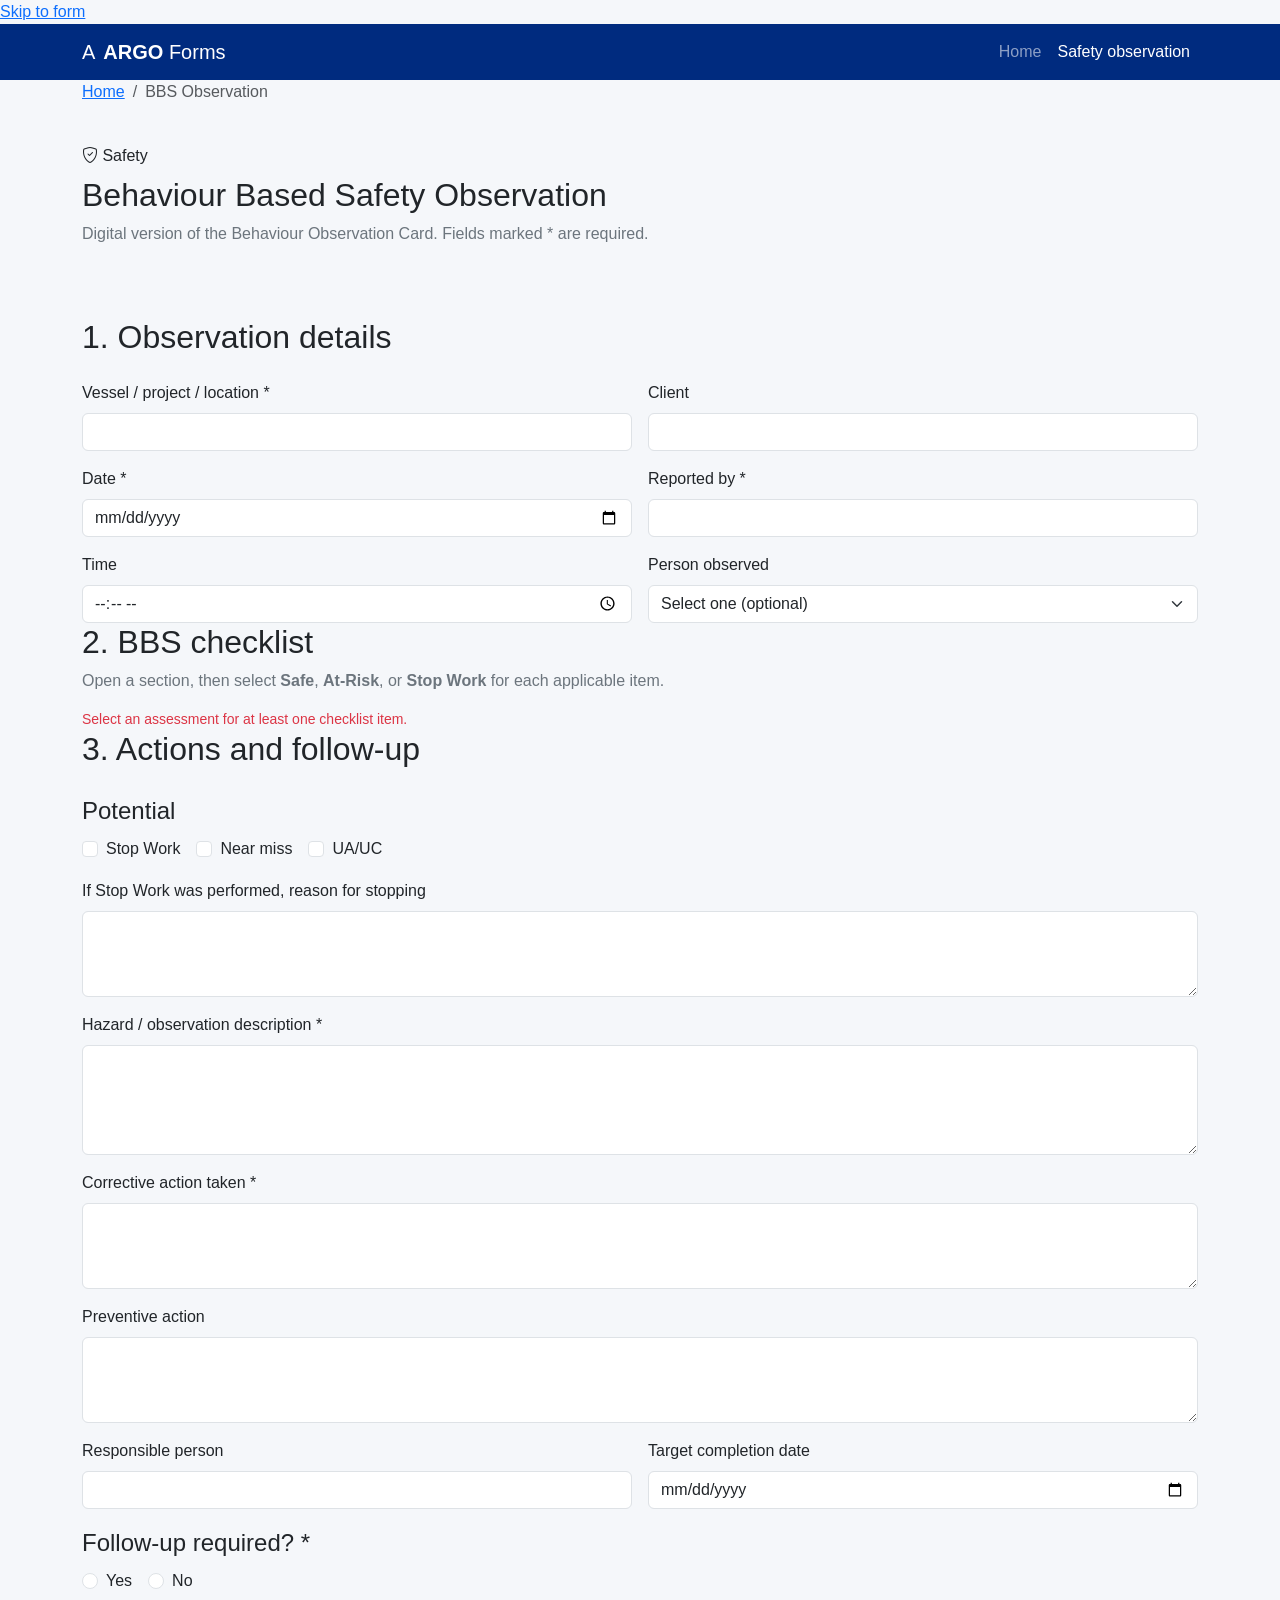
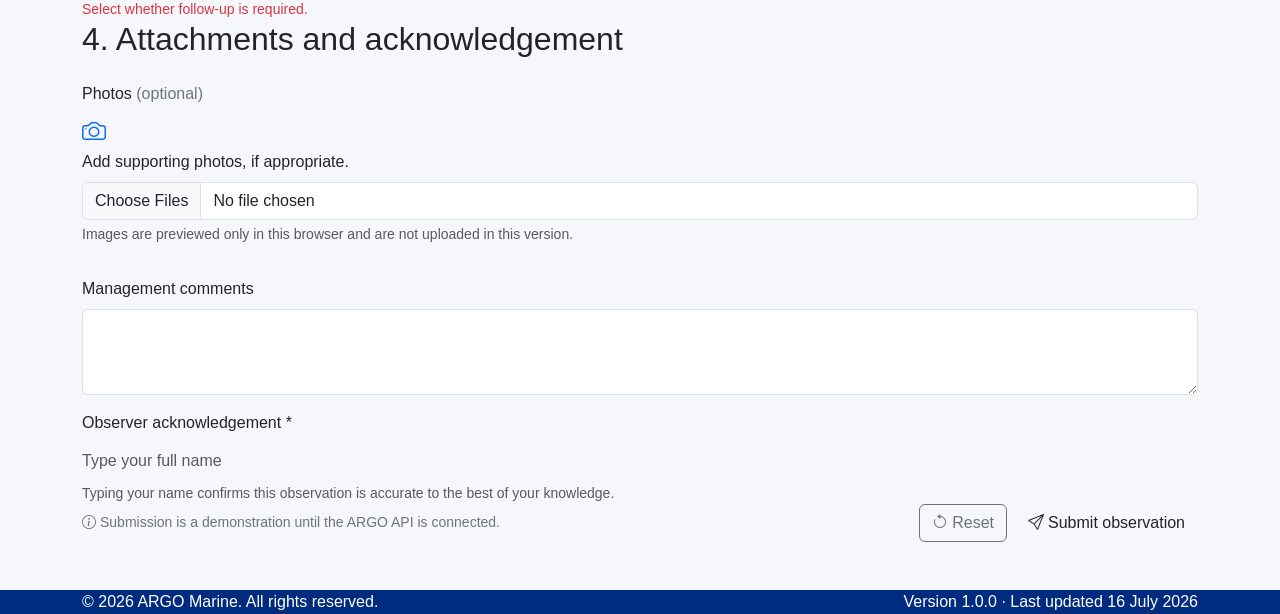
==== forms/bbs/index.html @ e04af851 "Add files via upload" ====
<!doctype html>
<html lang="en">
<head>
  <meta charset="utf-8"><meta name="viewport" content="width=device-width, initial-scale=1"><meta name="description" content="ARGO Marine Behaviour Based Safety Observation Form"><title>BBS Observation | ARGO Forms</title>
  <link href="https://cdn.jsdelivr.net/npm/bootstrap@5.3.8/dist/css/bootstrap.min.css" rel="stylesheet"><link href="https://cdn.jsdelivr.net/npm/bootstrap-icons@1.13.1/font/bootstrap-icons.min.css" rel="stylesheet"><link href="../../assets/css/style.css" rel="stylesheet">
</head>
<body>
  <a class="skip-link" href="#main-content">Skip to form</a>
  <nav class="navbar navbar-expand-lg navbar-dark site-nav" aria-label="Main navigation"><div class="container"><a class="navbar-brand d-flex align-items-center gap-2" href="../../"><span class="brand-mark">A</span><span><strong>ARGO</strong> Forms</span></a><button class="navbar-toggler" type="button" data-bs-toggle="collapse" data-bs-target="#mainNav" aria-controls="mainNav" aria-expanded="false" aria-label="Toggle navigation"><span class="navbar-toggler-icon"></span></button><div class="collapse navbar-collapse" id="mainNav"><ul class="navbar-nav ms-auto"><li class="nav-item"><a class="nav-link" href="../../">Home</a></li><li class="nav-item"><a class="nav-link active" aria-current="page" href="./">Safety observation</a></li></ul></div></div></nav>
  <div class="breadcrumb-wrap"><div class="container"><nav aria-label="Breadcrumb"><ol class="breadcrumb"><li class="breadcrumb-item"><a href="../../">Home</a></li><li class="breadcrumb-item active" aria-current="page">BBS Observation</li></ol></nav></div></div>
  <main id="main-content"><header class="form-page-header"><div class="container py-4"><p class="eyebrow mb-2"><i class="bi bi-shield-check"></i> Safety</p><h1 class="h2 mb-2">Behaviour Based Safety Observation</h1><p class="mb-0 text-secondary">Digital version of the Behaviour Observation Card. Fields marked <span class="required">*</span> are required.</p></div></header>
  <div class="container py-4 py-md-5"><div id="confirmation" class="confirmation mb-4" role="status" hidden><strong><i class="bi bi-check-circle-fill me-2"></i>Observation recorded.</strong> This GitHub Pages version validates the form locally; it does not send data to ARGO systems yet.</div>
  <form id="bbsForm" class="form-card needs-validation" novalidate>
    <section class="form-section pt-0"><h2 class="section-title">1. Observation details</h2><div class="row g-3 mt-1"><div class="col-md-6"><label class="form-label" for="vesselProject">Vessel / project / location <span class="required">*</span></label><input class="form-control" id="vesselProject" name="vesselProject" maxlength="150" required><div class="invalid-feedback">Please enter the vessel, project or location.</div></div><div class="col-md-6"><label class="form-label" for="client">Client</label><input class="form-control" id="client" name="client" maxlength="100"></div><div class="col-md-6"><label class="form-label" for="observationDate">Date <span class="required">*</span></label><input class="form-control" id="observationDate" name="observationDate" type="date" required><div class="invalid-feedback">Please provide the observation date.</div></div><div class="col-md-6"><label class="form-label" for="observerName">Reported by <span class="required">*</span></label><input class="form-control" id="observerName" name="observerName" autocomplete="name" maxlength="100" required><div class="invalid-feedback">Please enter the reporter's name.</div></div><div class="col-md-6"><label class="form-label" for="observationTime">Time</label><input class="form-control" id="observationTime" name="observationTime" type="time"></div><div class="col-md-6"><label class="form-label" for="workerType">Person observed</label><select class="form-select" id="workerType" name="workerType"><option value="" selected>Select one (optional)</option><option>Employee</option><option>Contractor</option><option>Visitor</option></select></div></div></section>
    <section class="form-section"><h2 class="section-title">2. BBS checklist</h2><p class="text-secondary mb-3">Open a section, then select <strong>Safe</strong>, <strong>At-Risk</strong>, or <strong>Stop Work</strong> for each applicable item.</p><div id="bbsChecklist" class="bbs-checklist"></div><div class="invalid-feedback d-block" id="checklistError" hidden>Select an assessment for at least one checklist item.</div></section>
    <section class="form-section"><h2 class="section-title">3. Actions and follow-up</h2><div class="row g-3 mt-1"><fieldset class="col-12"><legend class="form-label mb-2">Potential</legend><div class="d-flex flex-wrap gap-3"><div class="form-check"><input class="form-check-input" id="potentialStopWork" type="checkbox" name="potential" value="Stop Work"><label class="form-check-label" for="potentialStopWork">Stop Work</label></div><div class="form-check"><input class="form-check-input" id="potentialNearMiss" type="checkbox" name="potential" value="Near miss"><label class="form-check-label" for="potentialNearMiss">Near miss</label></div><div class="form-check"><input class="form-check-input" id="potentialUauc" type="checkbox" name="potential" value="UA/UC"><label class="form-check-label" for="potentialUauc">UA/UC</label></div></div></fieldset><div class="col-12"><label class="form-label" for="stopWorkReason">If Stop Work was performed, reason for stopping</label><textarea class="form-control" id="stopWorkReason" name="stopWorkReason" rows="3" maxlength="1000"></textarea></div><div class="col-12"><label class="form-label" for="description">Hazard / observation description <span class="required">*</span></label><textarea class="form-control" id="description" name="description" rows="4" maxlength="1500" required></textarea><div class="invalid-feedback">Please describe the hazard or observation.</div></div><div class="col-12"><label class="form-label" for="immediateAction">Corrective action taken <span class="required">*</span></label><textarea class="form-control" id="immediateAction" name="immediateAction" rows="3" maxlength="1000" required></textarea><div class="invalid-feedback">Please record the corrective action taken.</div></div><div class="col-12"><label class="form-label" for="correctiveAction">Preventive action</label><textarea class="form-control" id="correctiveAction" name="correctiveAction" rows="3" maxlength="1000"></textarea></div><div class="col-md-6"><label class="form-label" for="responsiblePerson">Responsible person</label><input class="form-control" id="responsiblePerson" name="responsiblePerson" maxlength="100"></div><div class="col-md-6"><label class="form-label" for="targetDate">Target completion date</label><input class="form-control" id="targetDate" name="targetDate" type="date"></div><fieldset class="col-12"><legend class="form-label mb-2">Follow-up required? <span class="required">*</span></legend><div class="d-flex flex-wrap gap-3"><div class="form-check"><input class="form-check-input" id="followUpYes" type="radio" name="followUp" value="Yes" required><label class="form-check-label" for="followUpYes">Yes</label></div><div class="form-check"><input class="form-check-input" id="followUpNo" type="radio" name="followUp" value="No" required><label class="form-check-label" for="followUpNo">No</label></div></div><div class="invalid-feedback d-block" id="followUpError" hidden>Select whether follow-up is required.</div></fieldset></div></section>
    <section class="form-section"><h2 class="section-title">4. Attachments and acknowledgement</h2><div class="row g-3 mt-1"><div class="col-12"><label class="form-label" for="photos">Photos <span class="text-secondary fw-normal">(optional)</span></label><div class="upload-zone"><i class="bi bi-camera fs-4 text-primary"></i><p class="mb-2">Add supporting photos, if appropriate.</p><input class="form-control" id="photos" name="photos" type="file" accept="image/*" multiple><div class="form-text">Images are previewed only in this browser and are not uploaded in this version.</div></div><div id="photoPreview" class="preview-list mt-3" aria-live="polite"></div></div><div class="col-12"><label class="form-label" for="comments">Management comments</label><textarea class="form-control" id="comments" name="comments" rows="3" maxlength="1000"></textarea></div><div class="col-md-7"><label class="form-label" for="signatureName">Observer acknowledgement <span class="required">*</span></label><div class="signature-box"><input class="form-control border-0 bg-transparent px-0" id="signatureName" name="signatureName" maxlength="100" placeholder="Type your full name" required><div class="signature-line"></div><div class="form-text">Typing your name confirms this observation is accurate to the best of your knowledge.</div><div class="invalid-feedback">Please enter your full name to acknowledge.</div></div></div></div></section>
    <div class="form-actions d-sm-flex justify-content-between align-items-center"><p class="small text-secondary mb-3 mb-sm-0"><i class="bi bi-info-circle me-1"></i>Submission is a demonstration until the ARGO API is connected.</p><div><button class="btn btn-outline-secondary me-sm-2" type="reset"><i class="bi bi-arrow-counterclockwise me-1"></i>Reset</button><button class="btn btn-argo" type="submit"><i class="bi bi-send me-1"></i>Submit observation</button></div></div>
  </form></div></main>
  <footer class="site-footer"><div class="container d-flex flex-column flex-md-row justify-content-between gap-2"><span>&copy; 2026 ARGO Marine. All rights reserved.</span><span>Version 1.0.0 &middot; Last updated 16 July 2026</span></div></footer>
  <script src="https://cdn.jsdelivr.net/npm/bootstrap@5.3.8/dist/js/bootstrap.bundle.min.js"></script><script src="../../assets/js/bbs-form.js"></script>
</body></html>
---- assets/css/style.css ----
body{

    background:#f5f7fa;

    font-family:Arial,Helvetica,sans-serif;

}

.navbar{

    background:#002B7F;

}

.hero{

    background:white;

    padding:80px 20px;

    text-align:center;

}

.hero h1{

    font-size:3rem;

    font-weight:bold;

}

.card{

    border:none;

    border-radius:15px;

}

footer{

    background:#002B7F;

    color:white;

}
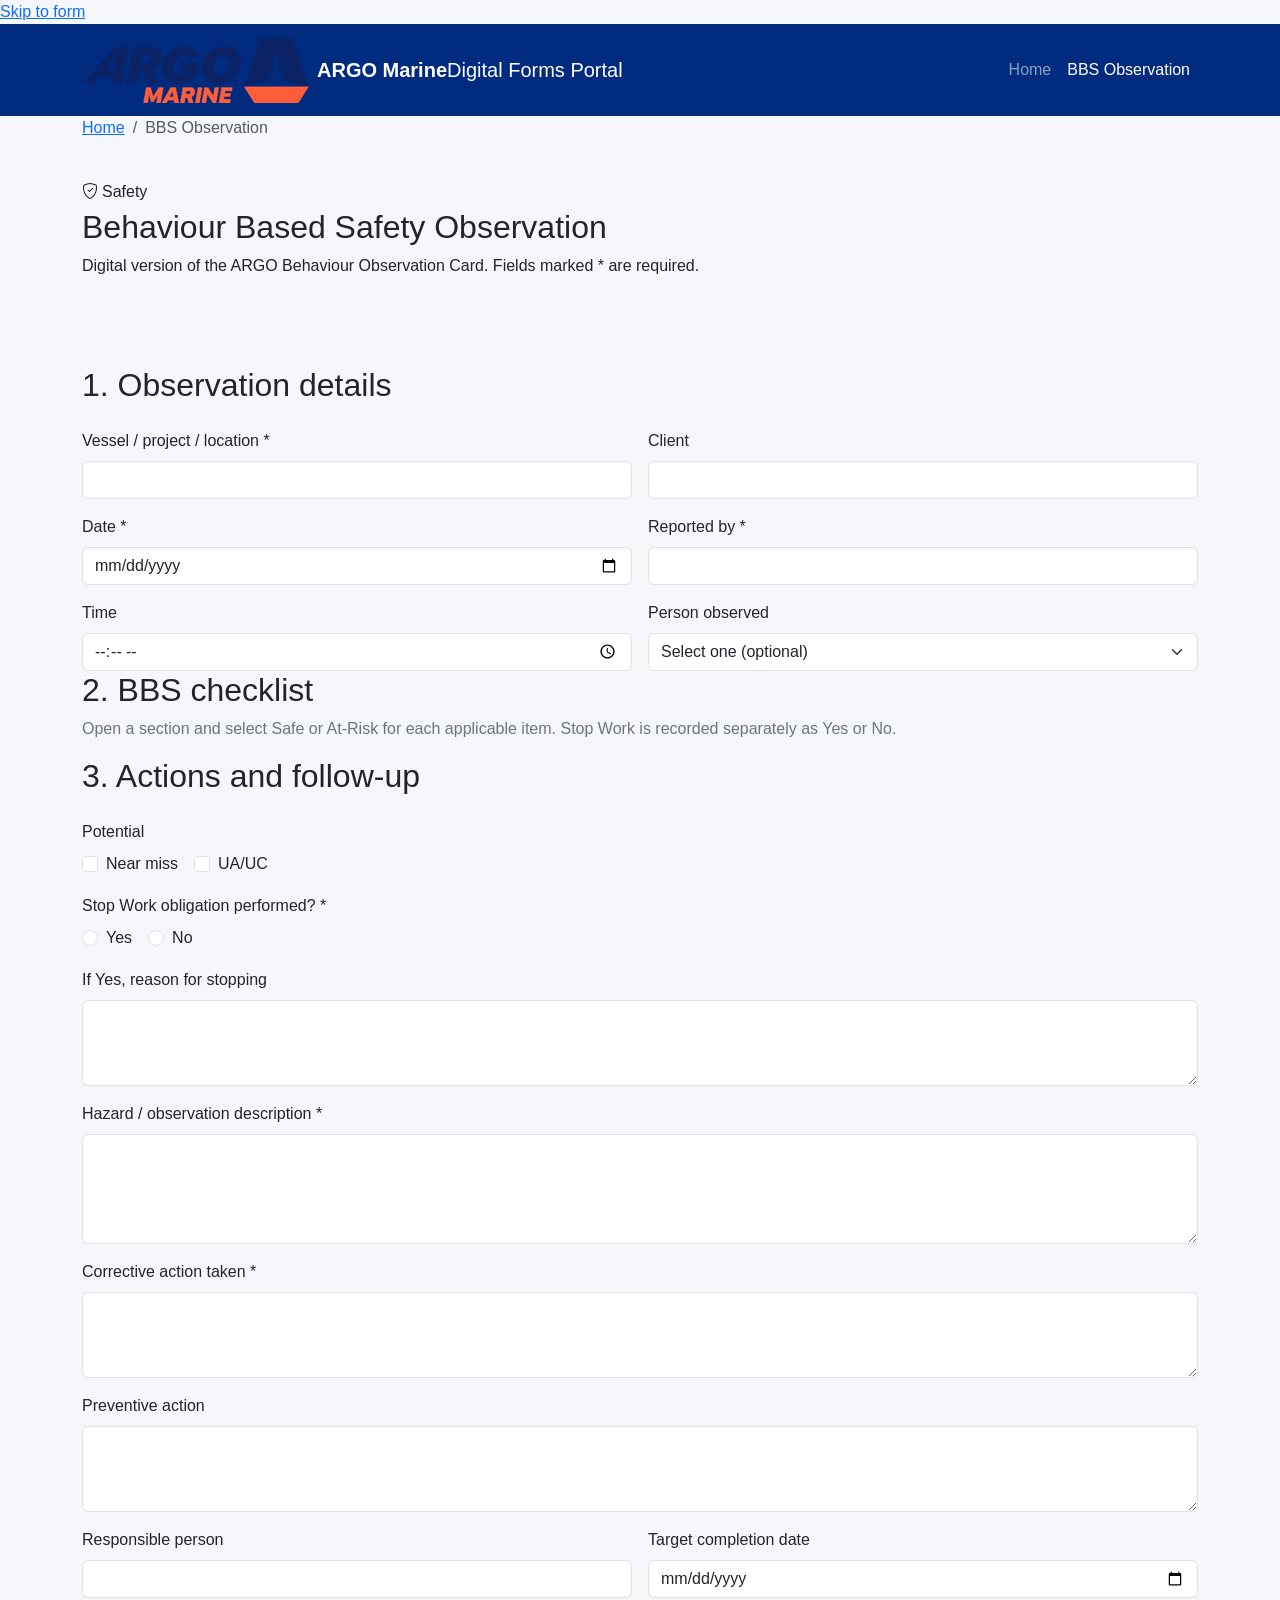
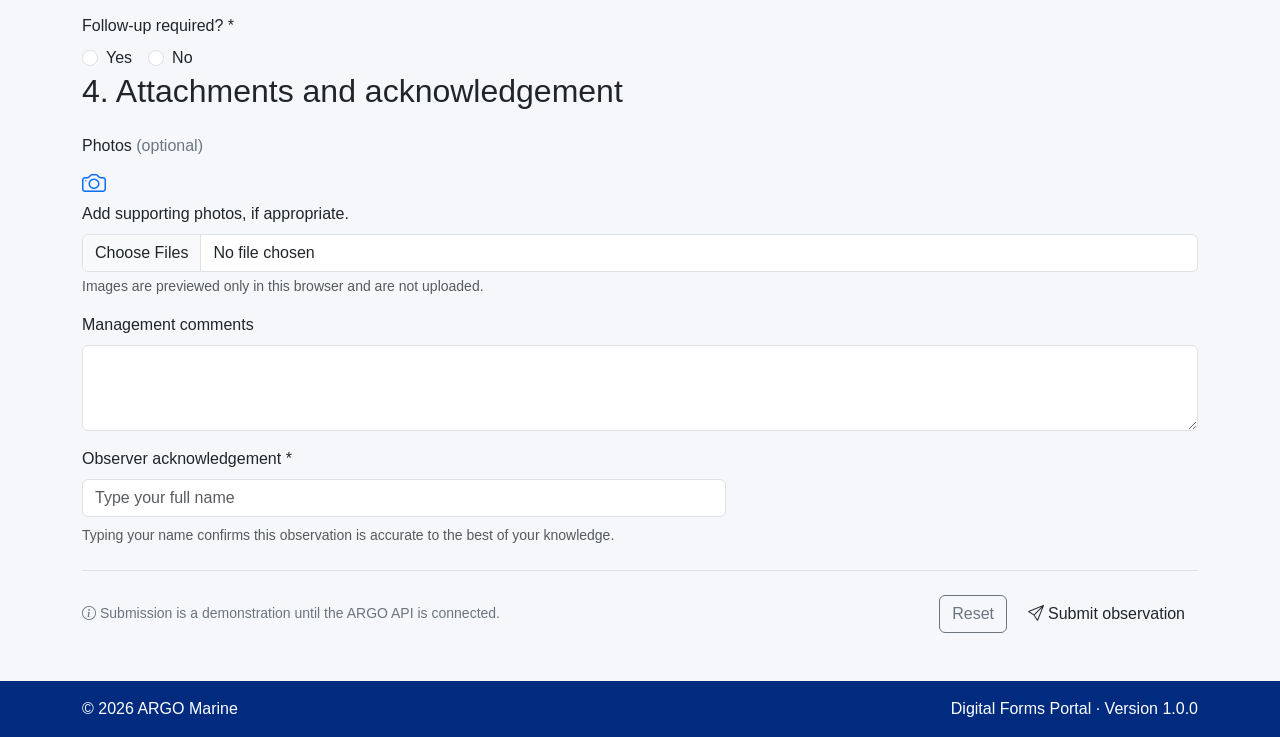
==== commit 81ab9aac: "Add files via upload" ====
--- a/forms/bbs/index.html
+++ b/forms/bbs/index.html
@@ -1,22 +1,25 @@
 <!doctype html>
 <html lang="en">
 <head>
-  <meta charset="utf-8"><meta name="viewport" content="width=device-width, initial-scale=1"><meta name="description" content="ARGO Marine Behaviour Based Safety Observation Form"><title>BBS Observation | ARGO Forms</title>
-  <link href="https://cdn.jsdelivr.net/npm/bootstrap@5.3.8/dist/css/bootstrap.min.css" rel="stylesheet"><link href="https://cdn.jsdelivr.net/npm/bootstrap-icons@1.13.1/font/bootstrap-icons.min.css" rel="stylesheet"><link href="../../assets/css/style.css" rel="stylesheet">
+  <meta charset="utf-8"><meta name="viewport" content="width=device-width, initial-scale=1"><meta name="description" content="ARGO Marine Behaviour Based Safety Observation Card">
+  <title>BBS Observation | ARGO Forms</title>
+  <link rel="icon" href="../../assets/icons/favicon.ico"><link href="https://cdn.jsdelivr.net/npm/bootstrap@5.3.3/dist/css/bootstrap.min.css" rel="stylesheet"><link href="https://cdn.jsdelivr.net/npm/bootstrap-icons@1.11.3/font/bootstrap-icons.min.css" rel="stylesheet">
+  <link href="../../assets/css/variables.css" rel="stylesheet"><link href="../../assets/css/style.css" rel="stylesheet"><link href="../../assets/css/forms.css" rel="stylesheet">
 </head>
 <body>
   <a class="skip-link" href="#main-content">Skip to form</a>
-  <nav class="navbar navbar-expand-lg navbar-dark site-nav" aria-label="Main navigation"><div class="container"><a class="navbar-brand d-flex align-items-center gap-2" href="../../"><span class="brand-mark">A</span><span><strong>ARGO</strong> Forms</span></a><button class="navbar-toggler" type="button" data-bs-toggle="collapse" data-bs-target="#mainNav" aria-controls="mainNav" aria-expanded="false" aria-label="Toggle navigation"><span class="navbar-toggler-icon"></span></button><div class="collapse navbar-collapse" id="mainNav"><ul class="navbar-nav ms-auto"><li class="nav-item"><a class="nav-link" href="../../">Home</a></li><li class="nav-item"><a class="nav-link active" aria-current="page" href="./">Safety observation</a></li></ul></div></div></nav>
+  <nav class="navbar navbar-expand-lg navbar-dark site-nav" aria-label="Main navigation"><div class="container"><a class="navbar-brand d-flex align-items-center gap-2" href="../../" aria-label="ARGO Forms home"><img class="brand-logo" src="../../assets/images/Logo.png" alt="ARGO Marine"><span class="brand-divider"><strong>ARGO Marine</strong><span>Digital Forms Portal</span></span></a><button class="navbar-toggler" type="button" data-bs-toggle="collapse" data-bs-target="#mainNavigation" aria-controls="mainNavigation" aria-expanded="false" aria-label="Toggle navigation"><span class="navbar-toggler-icon"></span></button><div class="collapse navbar-collapse" id="mainNavigation"><ul class="navbar-nav ms-auto"><li class="nav-item"><a class="nav-link" href="../../">Home</a></li><li class="nav-item"><a class="nav-link active" aria-current="page" href="./">BBS Observation</a></li></ul></div></div></nav>
   <div class="breadcrumb-wrap"><div class="container"><nav aria-label="Breadcrumb"><ol class="breadcrumb"><li class="breadcrumb-item"><a href="../../">Home</a></li><li class="breadcrumb-item active" aria-current="page">BBS Observation</li></ol></nav></div></div>
-  <main id="main-content"><header class="form-page-header"><div class="container py-4"><p class="eyebrow mb-2"><i class="bi bi-shield-check"></i> Safety</p><h1 class="h2 mb-2">Behaviour Based Safety Observation</h1><p class="mb-0 text-secondary">Digital version of the Behaviour Observation Card. Fields marked <span class="required">*</span> are required.</p></div></header>
+  <main id="main-content"><header class="page-title"><div class="container py-4"><p class="eyebrow mb-1"><i class="bi bi-shield-check me-1"></i>Safety</p><h1 class="h2 mb-2">Behaviour Based Safety Observation</h1><p>Digital version of the ARGO Behaviour Observation Card. Fields marked <span class="required">*</span> are required.</p></div></header>
   <div class="container py-4 py-md-5"><div id="confirmation" class="confirmation mb-4" role="status" hidden><strong><i class="bi bi-check-circle-fill me-2"></i>Observation recorded.</strong> This GitHub Pages version validates the form locally; it does not send data to ARGO systems yet.</div>
-  <form id="bbsForm" class="form-card needs-validation" novalidate>
-    <section class="form-section pt-0"><h2 class="section-title">1. Observation details</h2><div class="row g-3 mt-1"><div class="col-md-6"><label class="form-label" for="vesselProject">Vessel / project / location <span class="required">*</span></label><input class="form-control" id="vesselProject" name="vesselProject" maxlength="150" required><div class="invalid-feedback">Please enter the vessel, project or location.</div></div><div class="col-md-6"><label class="form-label" for="client">Client</label><input class="form-control" id="client" name="client" maxlength="100"></div><div class="col-md-6"><label class="form-label" for="observationDate">Date <span class="required">*</span></label><input class="form-control" id="observationDate" name="observationDate" type="date" required><div class="invalid-feedback">Please provide the observation date.</div></div><div class="col-md-6"><label class="form-label" for="observerName">Reported by <span class="required">*</span></label><input class="form-control" id="observerName" name="observerName" autocomplete="name" maxlength="100" required><div class="invalid-feedback">Please enter the reporter's name.</div></div><div class="col-md-6"><label class="form-label" for="observationTime">Time</label><input class="form-control" id="observationTime" name="observationTime" type="time"></div><div class="col-md-6"><label class="form-label" for="workerType">Person observed</label><select class="form-select" id="workerType" name="workerType"><option value="" selected>Select one (optional)</option><option>Employee</option><option>Contractor</option><option>Visitor</option></select></div></div></section>
-    <section class="form-section"><h2 class="section-title">2. BBS checklist</h2><p class="text-secondary mb-3">Open a section, then select <strong>Safe</strong>, <strong>At-Risk</strong>, or <strong>Stop Work</strong> for each applicable item.</p><div id="bbsChecklist" class="bbs-checklist"></div><div class="invalid-feedback d-block" id="checklistError" hidden>Select an assessment for at least one checklist item.</div></section>
-    <section class="form-section"><h2 class="section-title">3. Actions and follow-up</h2><div class="row g-3 mt-1"><fieldset class="col-12"><legend class="form-label mb-2">Potential</legend><div class="d-flex flex-wrap gap-3"><div class="form-check"><input class="form-check-input" id="potentialStopWork" type="checkbox" name="potential" value="Stop Work"><label class="form-check-label" for="potentialStopWork">Stop Work</label></div><div class="form-check"><input class="form-check-input" id="potentialNearMiss" type="checkbox" name="potential" value="Near miss"><label class="form-check-label" for="potentialNearMiss">Near miss</label></div><div class="form-check"><input class="form-check-input" id="potentialUauc" type="checkbox" name="potential" value="UA/UC"><label class="form-check-label" for="potentialUauc">UA/UC</label></div></div></fieldset><div class="col-12"><label class="form-label" for="stopWorkReason">If Stop Work was performed, reason for stopping</label><textarea class="form-control" id="stopWorkReason" name="stopWorkReason" rows="3" maxlength="1000"></textarea></div><div class="col-12"><label class="form-label" for="description">Hazard / observation description <span class="required">*</span></label><textarea class="form-control" id="description" name="description" rows="4" maxlength="1500" required></textarea><div class="invalid-feedback">Please describe the hazard or observation.</div></div><div class="col-12"><label class="form-label" for="immediateAction">Corrective action taken <span class="required">*</span></label><textarea class="form-control" id="immediateAction" name="immediateAction" rows="3" maxlength="1000" required></textarea><div class="invalid-feedback">Please record the corrective action taken.</div></div><div class="col-12"><label class="form-label" for="correctiveAction">Preventive action</label><textarea class="form-control" id="correctiveAction" name="correctiveAction" rows="3" maxlength="1000"></textarea></div><div class="col-md-6"><label class="form-label" for="responsiblePerson">Responsible person</label><input class="form-control" id="responsiblePerson" name="responsiblePerson" maxlength="100"></div><div class="col-md-6"><label class="form-label" for="targetDate">Target completion date</label><input class="form-control" id="targetDate" name="targetDate" type="date"></div><fieldset class="col-12"><legend class="form-label mb-2">Follow-up required? <span class="required">*</span></legend><div class="d-flex flex-wrap gap-3"><div class="form-check"><input class="form-check-input" id="followUpYes" type="radio" name="followUp" value="Yes" required><label class="form-check-label" for="followUpYes">Yes</label></div><div class="form-check"><input class="form-check-input" id="followUpNo" type="radio" name="followUp" value="No" required><label class="form-check-label" for="followUpNo">No</label></div></div><div class="invalid-feedback d-block" id="followUpError" hidden>Select whether follow-up is required.</div></fieldset></div></section>
-    <section class="form-section"><h2 class="section-title">4. Attachments and acknowledgement</h2><div class="row g-3 mt-1"><div class="col-12"><label class="form-label" for="photos">Photos <span class="text-secondary fw-normal">(optional)</span></label><div class="upload-zone"><i class="bi bi-camera fs-4 text-primary"></i><p class="mb-2">Add supporting photos, if appropriate.</p><input class="form-control" id="photos" name="photos" type="file" accept="image/*" multiple><div class="form-text">Images are previewed only in this browser and are not uploaded in this version.</div></div><div id="photoPreview" class="preview-list mt-3" aria-live="polite"></div></div><div class="col-12"><label class="form-label" for="comments">Management comments</label><textarea class="form-control" id="comments" name="comments" rows="3" maxlength="1000"></textarea></div><div class="col-md-7"><label class="form-label" for="signatureName">Observer acknowledgement <span class="required">*</span></label><div class="signature-box"><input class="form-control border-0 bg-transparent px-0" id="signatureName" name="signatureName" maxlength="100" placeholder="Type your full name" required><div class="signature-line"></div><div class="form-text">Typing your name confirms this observation is accurate to the best of your knowledge.</div><div class="invalid-feedback">Please enter your full name to acknowledge.</div></div></div></div></section>
-    <div class="form-actions d-sm-flex justify-content-between align-items-center"><p class="small text-secondary mb-3 mb-sm-0"><i class="bi bi-info-circle me-1"></i>Submission is a demonstration until the ARGO API is connected.</p><div><button class="btn btn-outline-secondary me-sm-2" type="reset"><i class="bi bi-arrow-counterclockwise me-1"></i>Reset</button><button class="btn btn-argo" type="submit"><i class="bi bi-send me-1"></i>Submit observation</button></div></div>
+  <form id="bbs-form" class="form-shell" novalidate>
+    <section class="form-section pt-0"><h2 class="form-section-title">1. Observation details</h2><div class="row g-3 mt-1"><div class="col-md-6"><label class="form-label" for="vessel-project">Vessel / project / location <span class="required">*</span></label><input class="form-control" id="vessel-project" name="vesselProject" maxlength="150" required><div class="invalid-feedback">Please enter the vessel, project or location.</div></div><div class="col-md-6"><label class="form-label" for="client">Client</label><input class="form-control" id="client" name="client" maxlength="100"></div><div class="col-md-6"><label class="form-label" for="observation-date">Date <span class="required">*</span></label><input class="form-control" id="observation-date" name="observationDate" type="date" required><div class="invalid-feedback">Please enter the observation date.</div></div><div class="col-md-6"><label class="form-label" for="reported-by">Reported by <span class="required">*</span></label><input class="form-control" id="reported-by" name="reportedBy" autocomplete="name" maxlength="100" required><div class="invalid-feedback">Please enter the reporter's name.</div></div><div class="col-md-6"><label class="form-label" for="observation-time">Time</label><input class="form-control" id="observation-time" name="observationTime" type="time"></div><div class="col-md-6"><label class="form-label" for="person-observed">Person observed</label><select class="form-select" id="person-observed" name="personObserved"><option value="">Select one (optional)</option><option>Employee</option><option>Contractor</option><option>Visitor</option></select></div></div></section>
+    <section class="form-section"><h2 class="form-section-title">2. BBS checklist</h2><p class="text-secondary">Open a section and select Safe or At-Risk for each applicable item. Stop Work is recorded separately as Yes or No.</p><div id="bbs-checklist" class="bbs-checklist"></div><div class="group-error text-danger small mt-2" id="checklist-error" hidden>Select an assessment for at least one checklist item.</div></section>
+    <section class="form-section"><h2 class="form-section-title">3. Actions and follow-up</h2><div class="row g-3 mt-1"><fieldset class="col-12"><legend class="form-label fs-6">Potential</legend><div class="d-flex flex-wrap gap-3"><div class="form-check"><input class="form-check-input" id="potential-near-miss" type="checkbox" name="potential" value="Near miss"><label class="form-check-label" for="potential-near-miss">Near miss</label></div><div class="form-check"><input class="form-check-input" id="potential-uauc" type="checkbox" name="potential" value="UA/UC"><label class="form-check-label" for="potential-uauc">UA/UC</label></div></div></fieldset><fieldset class="col-12"><legend class="form-label fs-6">Stop Work obligation performed? <span class="required">*</span></legend><div class="d-flex gap-3"><div class="form-check"><input class="form-check-input" id="stop-work-yes" type="radio" name="stopWorkPerformed" value="Yes" required><label class="form-check-label" for="stop-work-yes">Yes</label></div><div class="form-check"><input class="form-check-input" id="stop-work-no" type="radio" name="stopWorkPerformed" value="No" required><label class="form-check-label" for="stop-work-no">No</label></div></div><div class="invalid-feedback">Please select Yes or No.</div></fieldset><div class="col-12"><label class="form-label" for="stop-work-reason">If Yes, reason for stopping</label><textarea class="form-control" id="stop-work-reason" name="stopWorkReason" rows="3" maxlength="1000"></textarea></div><div class="col-12"><label class="form-label" for="hazard-description">Hazard / observation description <span class="required">*</span></label><textarea class="form-control" id="hazard-description" name="hazardDescription" rows="4" maxlength="1500" required></textarea><div class="invalid-feedback">Please describe the observation.</div></div><div class="col-12"><label class="form-label" for="corrective-action">Corrective action taken <span class="required">*</span></label><textarea class="form-control" id="corrective-action" name="correctiveAction" rows="3" maxlength="1000" required></textarea><div class="invalid-feedback">Please record the corrective action.</div></div><div class="col-12"><label class="form-label" for="preventive-action">Preventive action</label><textarea class="form-control" id="preventive-action" name="preventiveAction" rows="3" maxlength="1000"></textarea></div><div class="col-md-6"><label class="form-label" for="responsible-person">Responsible person</label><input class="form-control" id="responsible-person" name="responsiblePerson" maxlength="100"></div><div class="col-md-6"><label class="form-label" for="target-date">Target completion date</label><input class="form-control" id="target-date" name="targetDate" type="date"></div><fieldset class="col-12"><legend class="form-label fs-6">Follow-up required? <span class="required">*</span></legend><div class="d-flex gap-3"><div class="form-check"><input class="form-check-input" id="follow-up-yes" type="radio" name="followUp" value="Yes" required><label class="form-check-label" for="follow-up-yes">Yes</label></div><div class="form-check"><input class="form-check-input" id="follow-up-no" type="radio" name="followUp" value="No" required><label class="form-check-label" for="follow-up-no">No</label></div></div><div class="invalid-feedback">Please select Yes or No.</div></fieldset></div></section>
+    <section class="form-section"><h2 class="form-section-title">4. Attachments and acknowledgement</h2><div class="row g-3 mt-1"><div class="col-12"><label class="form-label" for="photos">Photos <span class="fw-normal text-secondary">(optional)</span></label><div class="upload-area"><i class="bi bi-camera fs-4 text-primary"></i><p class="mb-2">Add supporting photos, if appropriate.</p><input class="form-control" id="photos" name="photos" type="file" accept="image/*" multiple><div class="form-text">Images are previewed only in this browser and are not uploaded.</div></div><div id="photo-preview" class="photo-preview" aria-live="polite"></div></div><div class="col-12"><label class="form-label" for="management-comments">Management comments</label><textarea class="form-control" id="management-comments" name="managementComments" rows="3" maxlength="1000"></textarea></div><div class="col-md-7"><label class="form-label" for="acknowledgement">Observer acknowledgement <span class="required">*</span></label><div class="signature-box"><input class="form-control" id="acknowledgement" name="acknowledgement" placeholder="Type your full name" maxlength="100" required><div class="form-text mt-2">Typing your name confirms this observation is accurate to the best of your knowledge.</div><div class="invalid-feedback">Please enter your full name.</div></div></div></div></section>
+    <div class="d-flex flex-column flex-sm-row justify-content-between align-items-sm-center gap-3 border-top pt-4 mt-4"><p class="small text-secondary mb-0"><i class="bi bi-info-circle me-1"></i>Submission is a demonstration until the ARGO API is connected.</p><div class="d-flex gap-2"><button class="btn btn-outline-secondary" type="reset">Reset</button><button class="btn btn-argo" type="submit"><i class="bi bi-send me-1"></i>Submit observation</button></div></div>
   </form></div></main>
-  <footer class="site-footer"><div class="container d-flex flex-column flex-md-row justify-content-between gap-2"><span>&copy; 2026 ARGO Marine. All rights reserved.</span><span>Version 1.0.0 &middot; Last updated 16 July 2026</span></div></footer>
-  <script src="https://cdn.jsdelivr.net/npm/bootstrap@5.3.8/dist/js/bootstrap.bundle.min.js"></script><script src="../../assets/js/bbs-form.js"></script>
-</body></html>
+  <footer class="site-footer py-3"><div class="container d-flex flex-column flex-md-row justify-content-between gap-1"><span>© <span data-current-year>2026</span> ARGO Marine</span><span>Digital Forms Portal · Version 1.0.0</span></div></footer>
+  <script src="https://cdn.jsdelivr.net/npm/bootstrap@5.3.3/dist/js/bootstrap.bundle.min.js"></script><script src="../../assets/js/app.js"></script><script src="../../assets/js/utilities.js"></script><script src="../../assets/js/validation.js"></script><script src="../../assets/js/forms/bbs.js"></script>
+</body>
+</html>
--- a/assets/css/variables.css
+++ b/assets/css/variables.css
@@ -0,0 +1,2 @@
+
+/ * CSS variables * /
--- a/assets/css/forms.css
+++ b/assets/css/forms.css
@@ -0,0 +1 @@
+/*CSS Forms*/
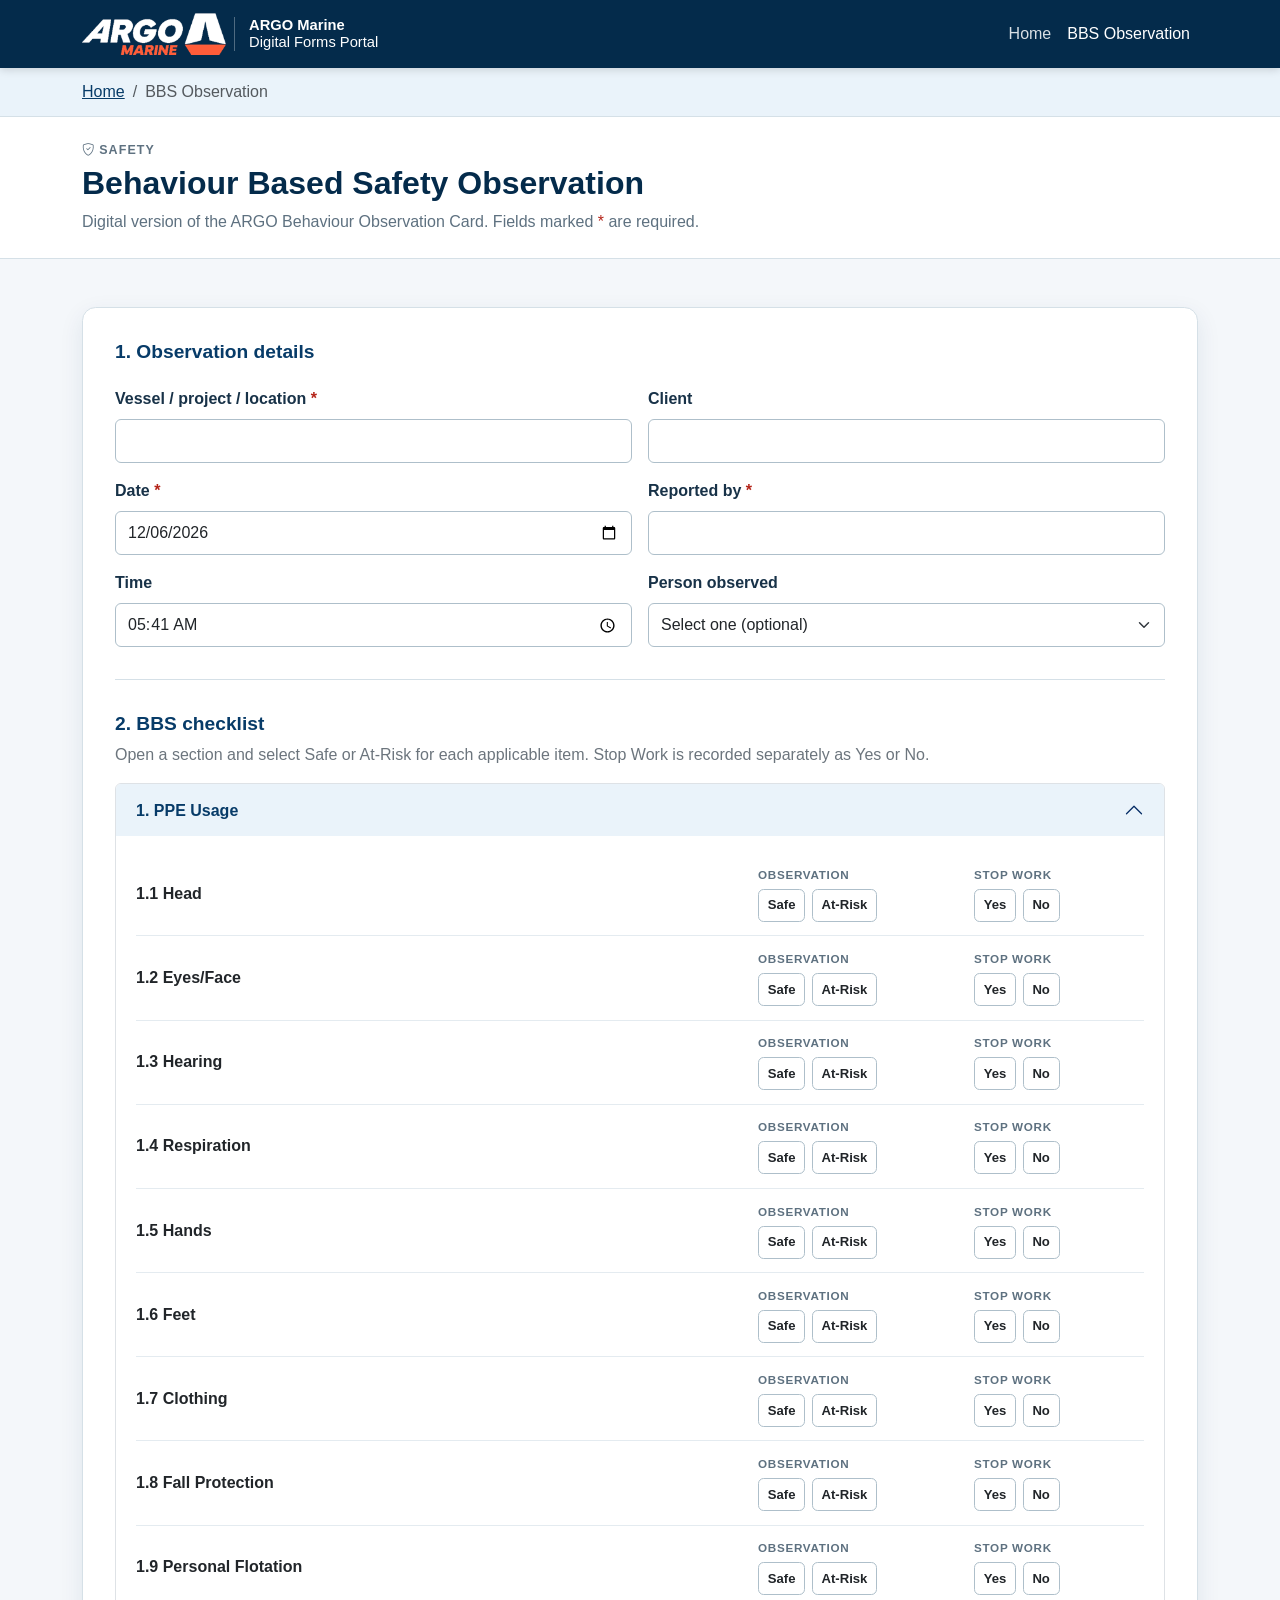
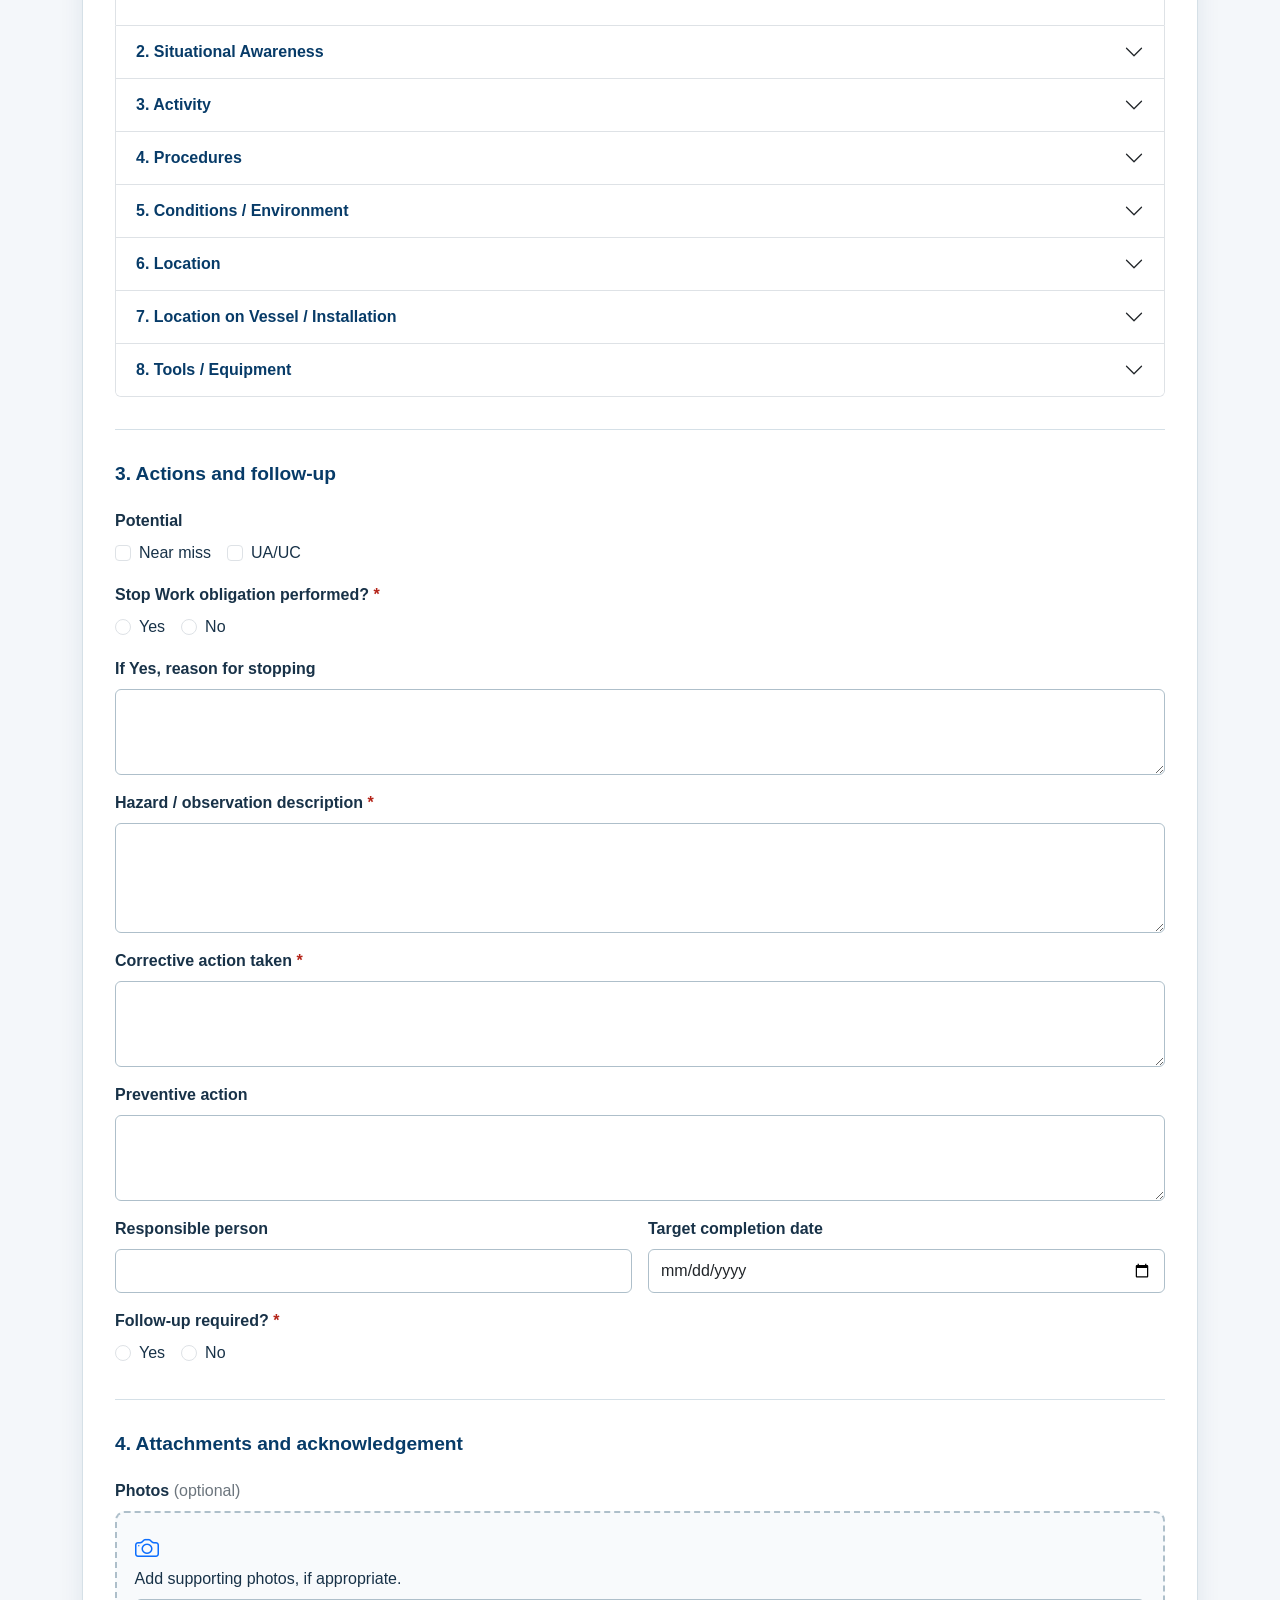
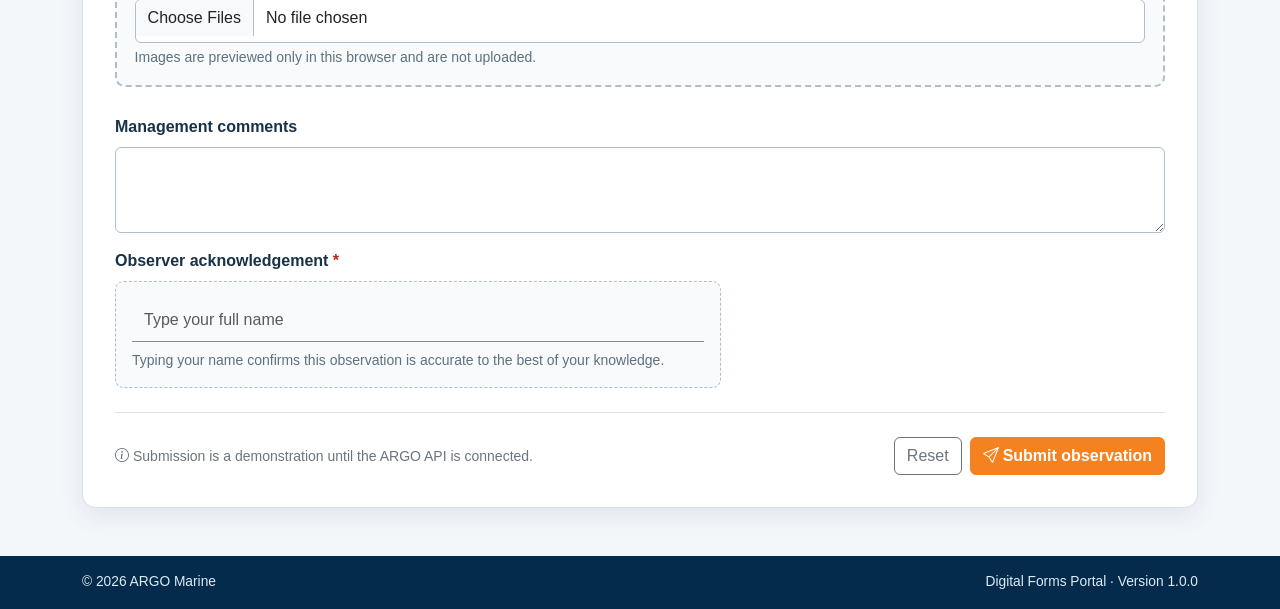
==== commit c3fbbdfd: "Change script source path for API.js Updated the script source for API integration." ====
--- a/forms/bbs/index.html
+++ b/forms/bbs/index.html
@@ -20,6 +20,6 @@
     <div class="d-flex flex-column flex-sm-row justify-content-between align-items-sm-center gap-3 border-top pt-4 mt-4"><p class="small text-secondary mb-0"><i class="bi bi-info-circle me-1"></i>Submission is a demonstration until the ARGO API is connected.</p><div class="d-flex gap-2"><button class="btn btn-outline-secondary" type="reset">Reset</button><button class="btn btn-argo" type="submit"><i class="bi bi-send me-1"></i>Submit observation</button></div></div>
   </form></div></main>
   <footer class="site-footer py-3"><div class="container d-flex flex-column flex-md-row justify-content-between gap-1"><span>© <span data-current-year>2026</span> ARGO Marine</span><span>Digital Forms Portal · Version 1.0.0</span></div></footer>
-  <script src="https://cdn.jsdelivr.net/npm/bootstrap@5.3.3/dist/js/bootstrap.bundle.min.js"></script><script src="../../assets/js/app.js"></script><script src="../../assets/js/utilities.js"></script><script src="../../assets/js/validation.js"></script><script src="../../assets/js/forms/bbs.js"></script>
+  <script src="https://cdn.jsdelivr.net/npm/bootstrap@5.3.3/dist/js/bootstrap.bundle.min.js"></script><script src="../../assets/js/app.js"></script><script src="../../assets/js/utilities.js"></script><script src="../../assets/js/validation.js"></script><script src="././assets/js/api.js"></script><script src="../../assets/js/forms/bbs.js"></script>
 </body>
 </html>
--- a/assets/css/variables.css
+++ b/assets/css/variables.css
@@ -1,2 +1,15 @@
-
-/ * CSS variables * /
+:root {
+  --argo-blue: #073b68;
+  --argo-blue-dark: #042b4b;
+  --argo-blue-light: #eaf3fa;
+  --argo-orange: #f58220;
+  --argo-orange-dark: #cf620c;
+  --argo-bg: #f4f7fa;
+  --argo-ink: #183248;
+  --argo-muted: #5e7180;
+  --argo-line: #d5e0e7;
+  --argo-success: #18794e;
+  --argo-danger: #b42318;
+  --argo-radius: .85rem;
+  --argo-shadow: 0 8px 24px rgba(7, 59, 104, .09);
+}
--- a/assets/css/style.css
+++ b/assets/css/style.css
@@ -1,47 +1,34 @@
-body{
+@import url('variables.css');
 
-    background:#f5f7fa;
-
-    font-family:Arial,Helvetica,sans-serif;
-
-}
-
-.navbar{
-
-    background:#002B7F;
-
-}
-
-.hero{
-
-    background:white;
-
-    padding:80px 20px;
-
-    text-align:center;
-
-}
-
-.hero h1{
-
-    font-size:3rem;
-
-    font-weight:bold;
-
-}
-
-.card{
-
-    border:none;
-
-    border-radius:15px;
-
-}
-
-footer{
-
-    background:#002B7F;
-
-    color:white;
-
-}
+* { box-sizing: border-box; }
+body { background: var(--argo-bg); color: var(--argo-ink); font-family: Arial, Helvetica, sans-serif; line-height: 1.5; }
+.skip-link { background: #fff; color: var(--argo-blue); left: -999px; padding: .6rem .85rem; position: fixed; top: .75rem; z-index: 2000; }
+.skip-link:focus { left: .75rem; }
+.site-nav { background: var(--argo-blue-dark); box-shadow: 0 2px 8px rgba(0, 0, 0, .14); }
+.brand-logo { height: 42px; max-width: 155px; object-fit: contain; width: auto; }
+.brand-divider { border-left: 1px solid rgba(255,255,255,.3); color: #fff; font-size: .92rem; line-height: 1.15; padding-left: .85rem; }
+.brand-divider strong, .brand-divider span { display: block; }
+.navbar-dark .navbar-nav .nav-link { color: rgba(255,255,255,.85); }
+.navbar-dark .navbar-nav .nav-link:hover, .navbar-dark .navbar-nav .nav-link.active { color: #fff; }
+.app-hero { background: linear-gradient(110deg, #fff 0%, #fff 62%, var(--argo-blue-light) 100%); border-bottom: 1px solid var(--argo-line); }
+.app-hero h1 { color: var(--argo-blue-dark); font-size: clamp(2.35rem, 5vw, 4rem); font-weight: 750; letter-spacing: -.035em; }
+.app-hero .lead { color: var(--argo-muted); max-width: 42rem; }
+.eyebrow { color: var(--argo-orange-dark); font-size: .78rem; font-weight: 700; letter-spacing: .09em; text-transform: uppercase; }
+.hero-callout { background: var(--argo-blue); border-radius: var(--argo-radius); box-shadow: var(--argo-shadow); color: #fff; padding: 2rem; }
+.hero-callout .bi { color: #ffbb7b; font-size: 2.5rem; }
+.hero-callout h2 { font-size: 1.25rem; font-weight: 700; margin-top: 1rem; }
+.hero-callout p { color: #e0eef9; margin: 0; }
+.btn-argo { background: var(--argo-orange); border-color: var(--argo-orange); color: #fff; font-weight: 700; }
+.btn-argo:hover, .btn-argo:focus { background: var(--argo-orange-dark); border-color: var(--argo-orange-dark); color: #fff; }
+.form-catalogue-card { background: #fff; border: 1px solid var(--argo-line); border-radius: var(--argo-radius); box-shadow: var(--argo-shadow); height: 100%; padding: 1.5rem; }
+.form-catalogue-card h2 { color: var(--argo-blue); font-size: 1.25rem; font-weight: 700; }
+.catalogue-icon { align-items: center; background: #fff0e5; border-radius: .7rem; color: var(--argo-orange-dark); display: flex; font-size: 1.35rem; height: 3rem; justify-content: center; margin-bottom: 1rem; width: 3rem; }
+.catalogue-card-muted { opacity: .7; }
+.site-footer { background: var(--argo-blue-dark); color: #dceaf5; font-size: .86rem; }
+.breadcrumb-wrap { background: #eaf3fa; border-bottom: 1px solid var(--argo-line); }
+.breadcrumb { margin-bottom: 0; padding: .75rem 0; }
+.breadcrumb a { color: var(--argo-blue); }
+.page-title { background: #fff; border-bottom: 1px solid var(--argo-line); }
+.page-title h1 { color: var(--argo-blue-dark); font-weight: 750; }
+.page-title p { color: var(--argo-muted); margin-bottom: 0; }
+@media (max-width: 767.98px) { .brand-logo { height: 36px; max-width: 120px; }.brand-divider { font-size: .78rem; padding-left: .6rem; }.hero-callout { display: none; } }
--- a/assets/css/forms.css
+++ b/assets/css/forms.css
@@ -1 +1,32 @@
-/*CSS Forms*/
+@import url('variables.css');
+
+.form-shell { background: #fff; border: 1px solid var(--argo-line); border-radius: var(--argo-radius); box-shadow: var(--argo-shadow); padding: clamp(1.25rem, 3vw, 2rem); }
+.form-section + .form-section { border-top: 1px solid var(--argo-line); margin-top: 2rem; padding-top: 2rem; }
+.form-section-title { color: var(--argo-blue); font-size: 1.2rem; font-weight: 750; }
+.required { color: var(--argo-danger); }
+.form-label, legend { font-weight: 700; }
+.form-control, .form-select { border-color: #aebfca; min-height: 2.75rem; }
+.form-control:focus, .form-select:focus { border-color: var(--argo-blue); box-shadow: 0 0 0 .2rem rgba(7, 59, 104, .16); }
+.form-text { color: var(--argo-muted); }
+.bbs-checklist .accordion-button { color: var(--argo-blue); font-weight: 700; }
+.bbs-checklist .accordion-button:not(.collapsed) { background: var(--argo-blue-light); box-shadow: none; }
+.bbs-row { align-items: center; border-bottom: 1px solid #e4ebf0; display: grid; gap: 1rem; grid-template-columns: minmax(175px, 1fr) 200px 170px; padding: .85rem 0; }
+.bbs-row:last-child { border-bottom: 0; }
+.bbs-item { font-weight: 600; }
+.bbs-choice-label { color: var(--argo-muted); display: block; font-size: .73rem; font-weight: 700; letter-spacing: .06em; margin-bottom: .35rem; text-transform: uppercase; }
+.bbs-options { display: flex; gap: .4rem; }
+.bbs-options input { height: 1px; opacity: 0; position: absolute; width: 1px; }
+.bbs-options label { border: 1px solid #aebfca; border-radius: .35rem; cursor: pointer; font-size: .82rem; font-weight: 700; margin: 0; padding: .35rem .55rem; text-align: center; }
+.bbs-options input:focus + label { outline: 3px solid rgba(7,59,104,.2); outline-offset: 2px; }
+.bbs-options input:checked + label { background: var(--argo-success); border-color: var(--argo-success); color: #fff; }
+.bbs-options input[value="At-Risk"]:checked + label { background: var(--argo-danger); border-color: var(--argo-danger); }
+.bbs-options input[value="Yes"]:checked + label { background: #92400e; border-color: #92400e; }
+.bbs-options input[value="No"]:checked + label { background: #52677a; border-color: #52677a; }
+.upload-area { background: #f8fafc; border: 2px dashed #aebfca; border-radius: .6rem; padding: 1.1rem; }
+.photo-preview { display: flex; flex-wrap: wrap; gap: .6rem; margin-top: .75rem; }
+.photo-preview img { border: 1px solid var(--argo-line); border-radius: .35rem; height: 76px; object-fit: cover; width: 96px; }
+.signature-box { background: #f8fafc; border: 1px dashed #aebfca; border-radius: .55rem; padding: 1rem; }
+.signature-box input { background: transparent; border: 0; border-bottom: 1px solid #7d8c99; border-radius: 0; }
+.confirmation { background: #effaf3; border-left: 5px solid var(--argo-success); border-radius: .4rem; color: #155a35; padding: 1rem; }
+.confirmation[hidden], .group-error[hidden] { display: none; }
+@media (max-width: 767.98px) { .bbs-row { align-items: start; grid-template-columns: 1fr; gap: .6rem; }.bbs-options label { flex: 1; }.form-shell { border-left: 0; border-radius: 0; border-right: 0; } }
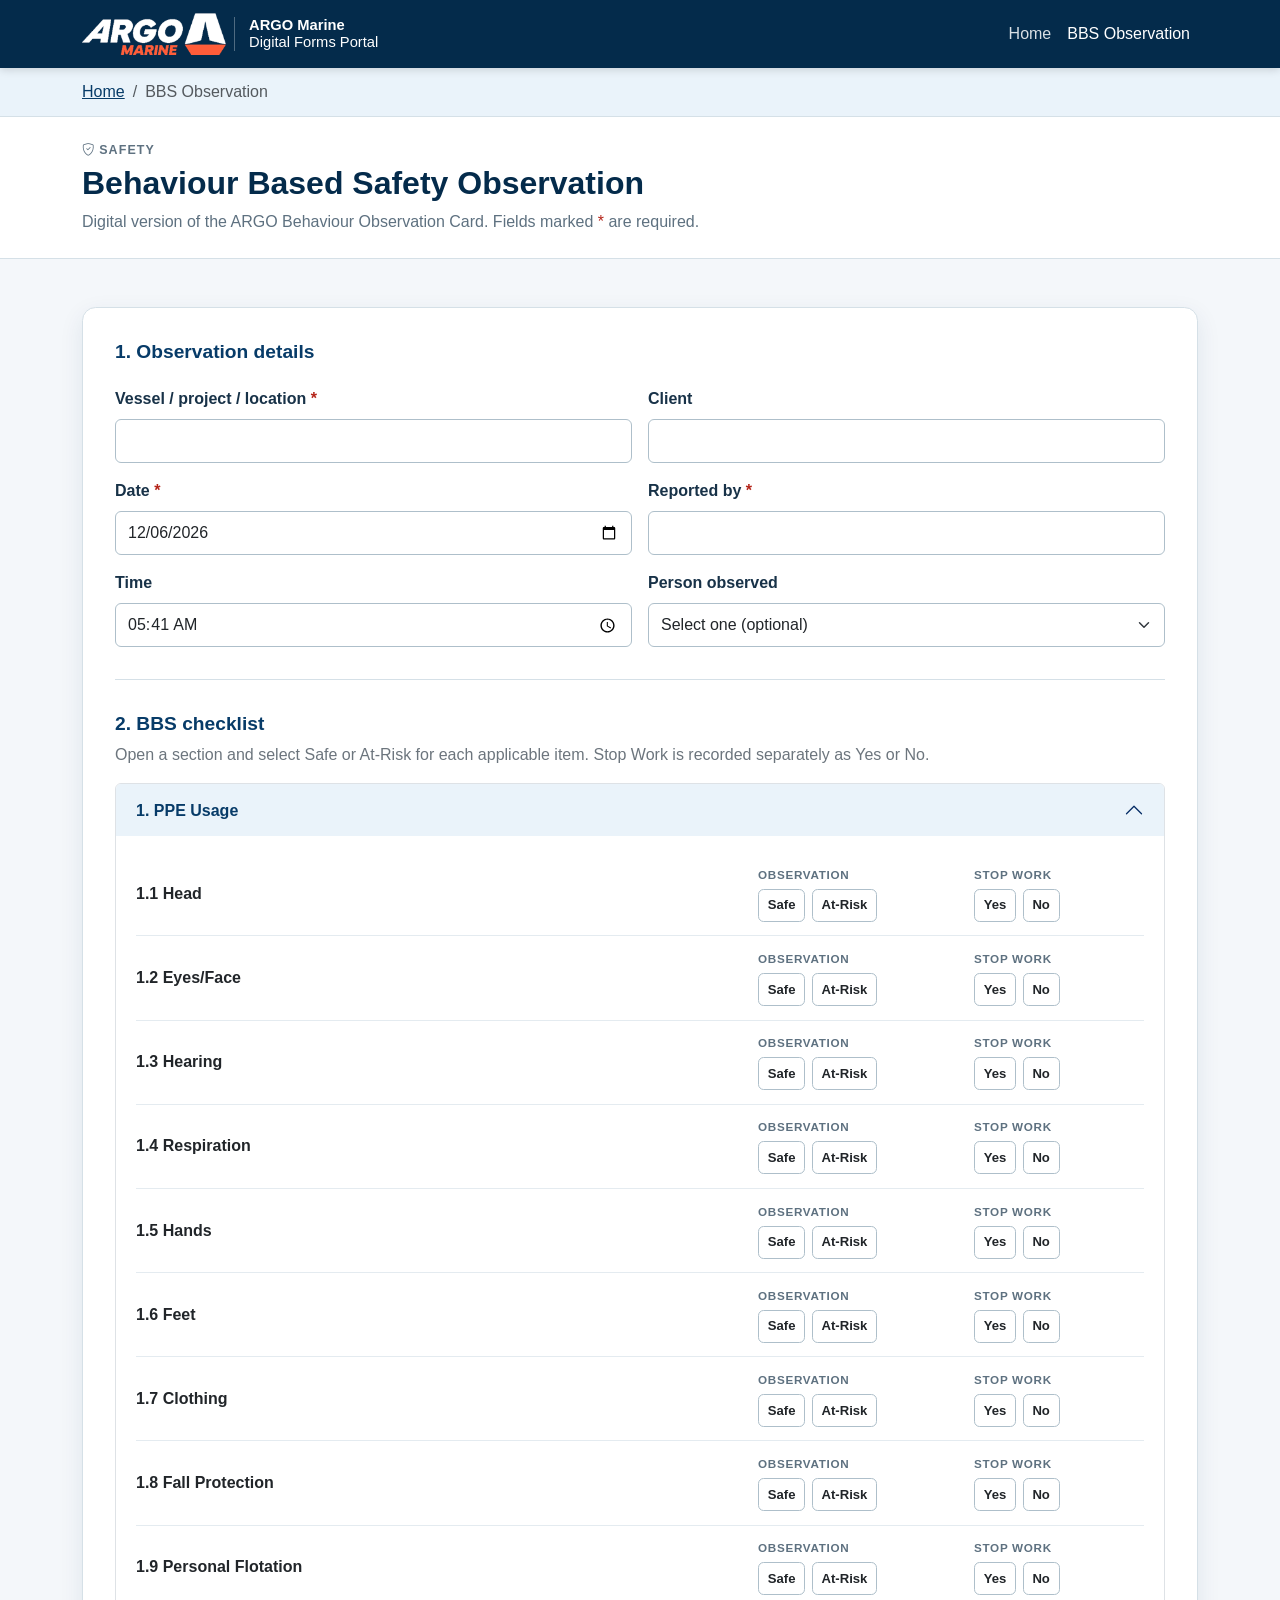
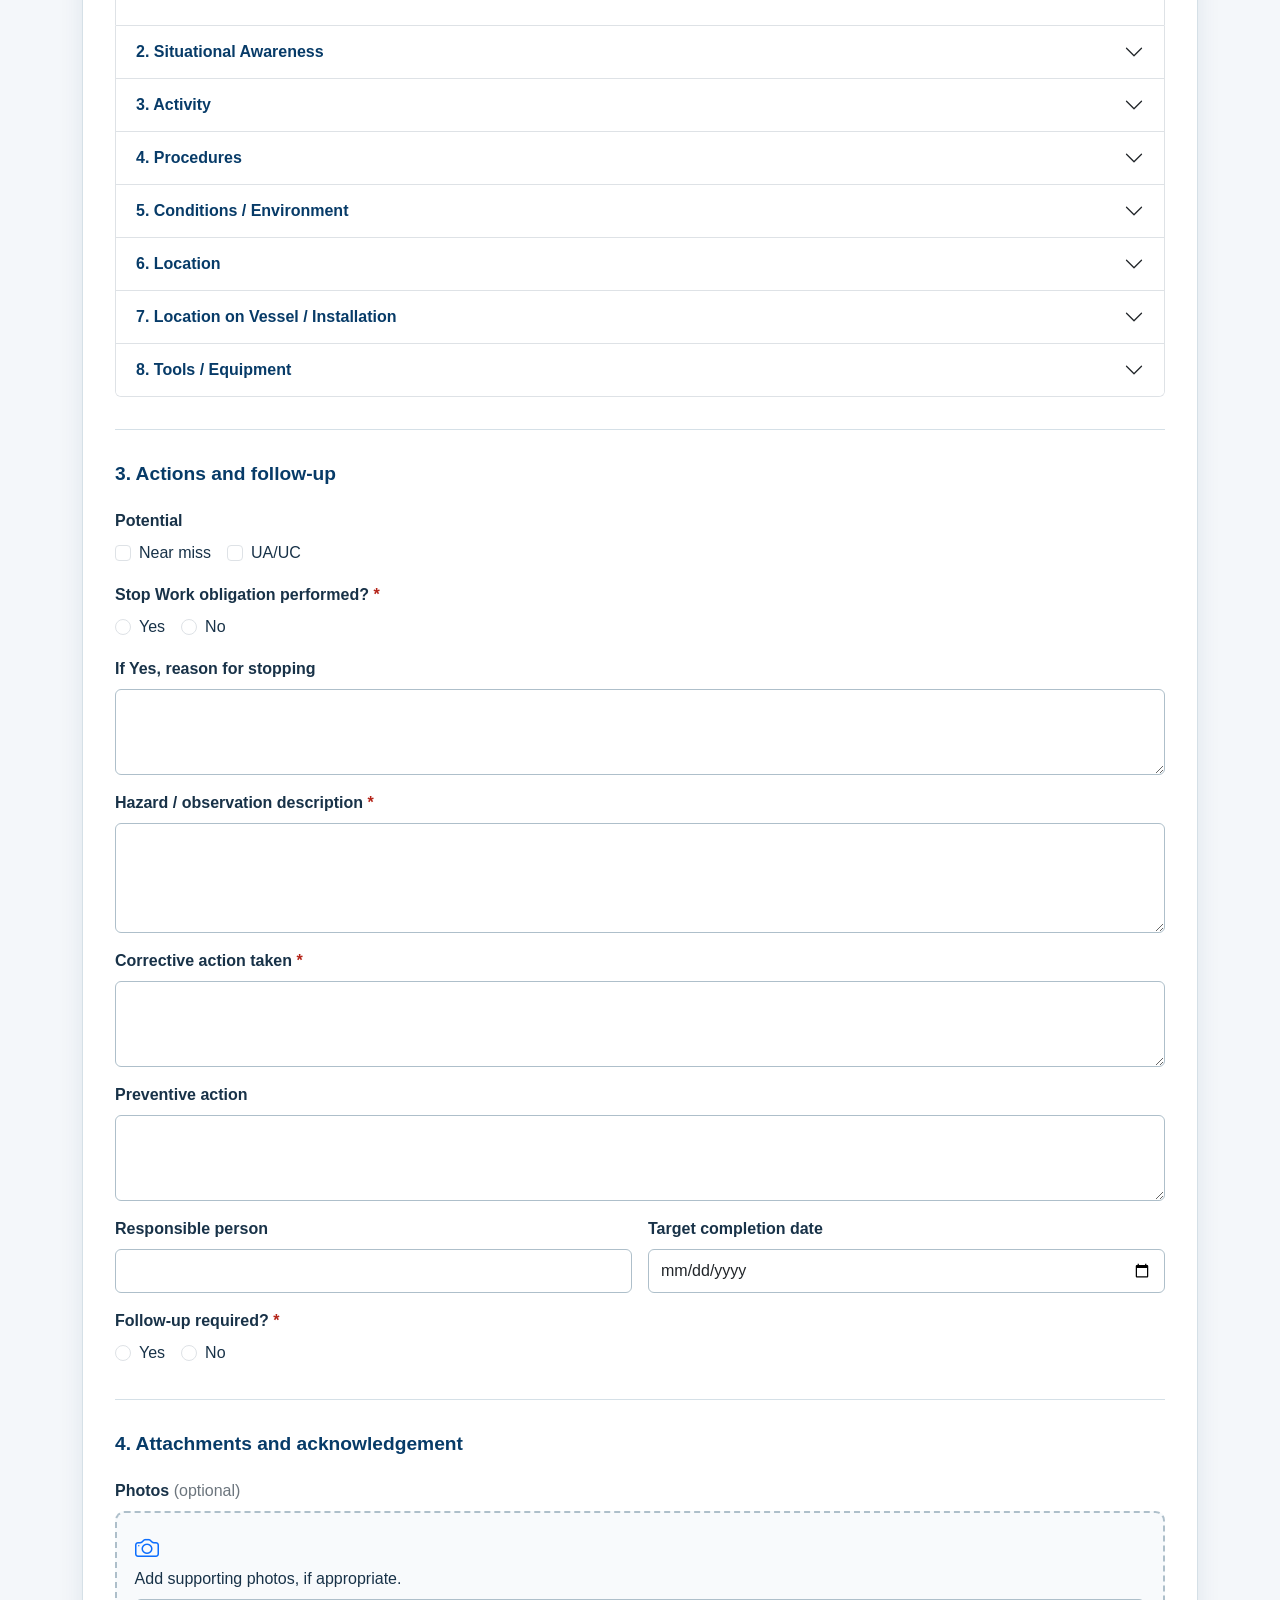
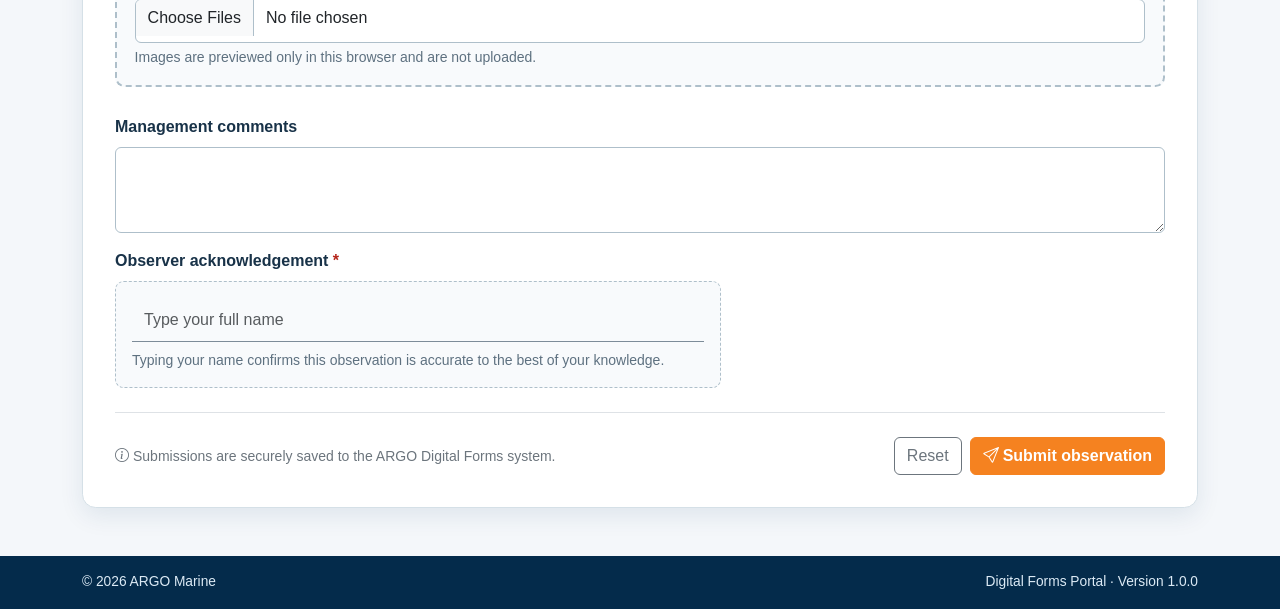
==== commit 1dc6cd07: "Add files via upload" ====
--- a/forms/bbs/index.html
+++ b/forms/bbs/index.html
@@ -11,15 +11,30 @@
   <nav class="navbar navbar-expand-lg navbar-dark site-nav" aria-label="Main navigation"><div class="container"><a class="navbar-brand d-flex align-items-center gap-2" href="../../" aria-label="ARGO Forms home"><img class="brand-logo" src="../../assets/images/Logo.png" alt="ARGO Marine"><span class="brand-divider"><strong>ARGO Marine</strong><span>Digital Forms Portal</span></span></a><button class="navbar-toggler" type="button" data-bs-toggle="collapse" data-bs-target="#mainNavigation" aria-controls="mainNavigation" aria-expanded="false" aria-label="Toggle navigation"><span class="navbar-toggler-icon"></span></button><div class="collapse navbar-collapse" id="mainNavigation"><ul class="navbar-nav ms-auto"><li class="nav-item"><a class="nav-link" href="../../">Home</a></li><li class="nav-item"><a class="nav-link active" aria-current="page" href="./">BBS Observation</a></li></ul></div></div></nav>
   <div class="breadcrumb-wrap"><div class="container"><nav aria-label="Breadcrumb"><ol class="breadcrumb"><li class="breadcrumb-item"><a href="../../">Home</a></li><li class="breadcrumb-item active" aria-current="page">BBS Observation</li></ol></nav></div></div>
   <main id="main-content"><header class="page-title"><div class="container py-4"><p class="eyebrow mb-1"><i class="bi bi-shield-check me-1"></i>Safety</p><h1 class="h2 mb-2">Behaviour Based Safety Observation</h1><p>Digital version of the ARGO Behaviour Observation Card. Fields marked <span class="required">*</span> are required.</p></div></header>
-  <div class="container py-4 py-md-5"><div id="confirmation" class="confirmation mb-4" role="status" hidden><strong><i class="bi bi-check-circle-fill me-2"></i>Observation recorded.</strong> This GitHub Pages version validates the form locally; it does not send data to ARGO systems yet.</div>
+  <div class="container py-4 py-md-5">
+    <div id="confirmation"
+     class="confirmation mb-4"
+     role="status"
+     hidden>
+
+    <strong id="confirmation-title">
+        <i class="bi bi-check-circle-fill me-2"></i>
+        Submission Successful
+    </strong>
+
+    <div id="confirmation-message" class="mt-2">
+        Your observation has been submitted successfully.
+    </div>
+
+</div>
   <form id="bbs-form" class="form-shell" novalidate>
     <section class="form-section pt-0"><h2 class="form-section-title">1. Observation details</h2><div class="row g-3 mt-1"><div class="col-md-6"><label class="form-label" for="vessel-project">Vessel / project / location <span class="required">*</span></label><input class="form-control" id="vessel-project" name="vesselProject" maxlength="150" required><div class="invalid-feedback">Please enter the vessel, project or location.</div></div><div class="col-md-6"><label class="form-label" for="client">Client</label><input class="form-control" id="client" name="client" maxlength="100"></div><div class="col-md-6"><label class="form-label" for="observation-date">Date <span class="required">*</span></label><input class="form-control" id="observation-date" name="observationDate" type="date" required><div class="invalid-feedback">Please enter the observation date.</div></div><div class="col-md-6"><label class="form-label" for="reported-by">Reported by <span class="required">*</span></label><input class="form-control" id="reported-by" name="reportedBy" autocomplete="name" maxlength="100" required><div class="invalid-feedback">Please enter the reporter's name.</div></div><div class="col-md-6"><label class="form-label" for="observation-time">Time</label><input class="form-control" id="observation-time" name="observationTime" type="time"></div><div class="col-md-6"><label class="form-label" for="person-observed">Person observed</label><select class="form-select" id="person-observed" name="personObserved"><option value="">Select one (optional)</option><option>Employee</option><option>Contractor</option><option>Visitor</option></select></div></div></section>
     <section class="form-section"><h2 class="form-section-title">2. BBS checklist</h2><p class="text-secondary">Open a section and select Safe or At-Risk for each applicable item. Stop Work is recorded separately as Yes or No.</p><div id="bbs-checklist" class="bbs-checklist"></div><div class="group-error text-danger small mt-2" id="checklist-error" hidden>Select an assessment for at least one checklist item.</div></section>
     <section class="form-section"><h2 class="form-section-title">3. Actions and follow-up</h2><div class="row g-3 mt-1"><fieldset class="col-12"><legend class="form-label fs-6">Potential</legend><div class="d-flex flex-wrap gap-3"><div class="form-check"><input class="form-check-input" id="potential-near-miss" type="checkbox" name="potential" value="Near miss"><label class="form-check-label" for="potential-near-miss">Near miss</label></div><div class="form-check"><input class="form-check-input" id="potential-uauc" type="checkbox" name="potential" value="UA/UC"><label class="form-check-label" for="potential-uauc">UA/UC</label></div></div></fieldset><fieldset class="col-12"><legend class="form-label fs-6">Stop Work obligation performed? <span class="required">*</span></legend><div class="d-flex gap-3"><div class="form-check"><input class="form-check-input" id="stop-work-yes" type="radio" name="stopWorkPerformed" value="Yes" required><label class="form-check-label" for="stop-work-yes">Yes</label></div><div class="form-check"><input class="form-check-input" id="stop-work-no" type="radio" name="stopWorkPerformed" value="No" required><label class="form-check-label" for="stop-work-no">No</label></div></div><div class="invalid-feedback">Please select Yes or No.</div></fieldset><div class="col-12"><label class="form-label" for="stop-work-reason">If Yes, reason for stopping</label><textarea class="form-control" id="stop-work-reason" name="stopWorkReason" rows="3" maxlength="1000"></textarea></div><div class="col-12"><label class="form-label" for="hazard-description">Hazard / observation description <span class="required">*</span></label><textarea class="form-control" id="hazard-description" name="hazardDescription" rows="4" maxlength="1500" required></textarea><div class="invalid-feedback">Please describe the observation.</div></div><div class="col-12"><label class="form-label" for="corrective-action">Corrective action taken <span class="required">*</span></label><textarea class="form-control" id="corrective-action" name="correctiveAction" rows="3" maxlength="1000" required></textarea><div class="invalid-feedback">Please record the corrective action.</div></div><div class="col-12"><label class="form-label" for="preventive-action">Preventive action</label><textarea class="form-control" id="preventive-action" name="preventiveAction" rows="3" maxlength="1000"></textarea></div><div class="col-md-6"><label class="form-label" for="responsible-person">Responsible person</label><input class="form-control" id="responsible-person" name="responsiblePerson" maxlength="100"></div><div class="col-md-6"><label class="form-label" for="target-date">Target completion date</label><input class="form-control" id="target-date" name="targetDate" type="date"></div><fieldset class="col-12"><legend class="form-label fs-6">Follow-up required? <span class="required">*</span></legend><div class="d-flex gap-3"><div class="form-check"><input class="form-check-input" id="follow-up-yes" type="radio" name="followUp" value="Yes" required><label class="form-check-label" for="follow-up-yes">Yes</label></div><div class="form-check"><input class="form-check-input" id="follow-up-no" type="radio" name="followUp" value="No" required><label class="form-check-label" for="follow-up-no">No</label></div></div><div class="invalid-feedback">Please select Yes or No.</div></fieldset></div></section>
     <section class="form-section"><h2 class="form-section-title">4. Attachments and acknowledgement</h2><div class="row g-3 mt-1"><div class="col-12"><label class="form-label" for="photos">Photos <span class="fw-normal text-secondary">(optional)</span></label><div class="upload-area"><i class="bi bi-camera fs-4 text-primary"></i><p class="mb-2">Add supporting photos, if appropriate.</p><input class="form-control" id="photos" name="photos" type="file" accept="image/*" multiple><div class="form-text">Images are previewed only in this browser and are not uploaded.</div></div><div id="photo-preview" class="photo-preview" aria-live="polite"></div></div><div class="col-12"><label class="form-label" for="management-comments">Management comments</label><textarea class="form-control" id="management-comments" name="managementComments" rows="3" maxlength="1000"></textarea></div><div class="col-md-7"><label class="form-label" for="acknowledgement">Observer acknowledgement <span class="required">*</span></label><div class="signature-box"><input class="form-control" id="acknowledgement" name="acknowledgement" placeholder="Type your full name" maxlength="100" required><div class="form-text mt-2">Typing your name confirms this observation is accurate to the best of your knowledge.</div><div class="invalid-feedback">Please enter your full name.</div></div></div></div></section>
-    <div class="d-flex flex-column flex-sm-row justify-content-between align-items-sm-center gap-3 border-top pt-4 mt-4"><p class="small text-secondary mb-0"><i class="bi bi-info-circle me-1"></i>Submission is a demonstration until the ARGO API is connected.</p><div class="d-flex gap-2"><button class="btn btn-outline-secondary" type="reset">Reset</button><button class="btn btn-argo" type="submit"><i class="bi bi-send me-1"></i>Submit observation</button></div></div>
+    <div class="d-flex flex-column flex-sm-row justify-content-between align-items-sm-center gap-3 border-top pt-4 mt-4"><p class="small text-secondary mb-0"><i class="bi bi-info-circle me-1"></i>Submissions are securely saved to the ARGO Digital Forms system.</p><div class="d-flex gap-2"><button class="btn btn-outline-secondary" type="reset">Reset</button><button class="btn btn-argo" type="submit"><i class="bi bi-send me-1"></i>Submit observation</button></div></div>
   </form></div></main>
   <footer class="site-footer py-3"><div class="container d-flex flex-column flex-md-row justify-content-between gap-1"><span>© <span data-current-year>2026</span> ARGO Marine</span><span>Digital Forms Portal · Version 1.0.0</span></div></footer>
-  <script src="https://cdn.jsdelivr.net/npm/bootstrap@5.3.3/dist/js/bootstrap.bundle.min.js"></script><script src="../../assets/js/app.js"></script><script src="../../assets/js/utilities.js"></script><script src="../../assets/js/validation.js"></script><script src="././assets/js/api.js"></script><script src="../../assets/js/forms/bbs.js"></script>
+  <script src="https://cdn.jsdelivr.net/npm/bootstrap@5.3.3/dist/js/bootstrap.bundle.min.js"></script><script src="../../assets/js/app.js"></script><script src="../../assets/js/utilities.js"></script><script src="../../assets/js/validation.js"></script><script src="../../assets/js/api.js"></script><script src="../../assets/js/forms/bbs.js"></script>
 </body>
 </html>
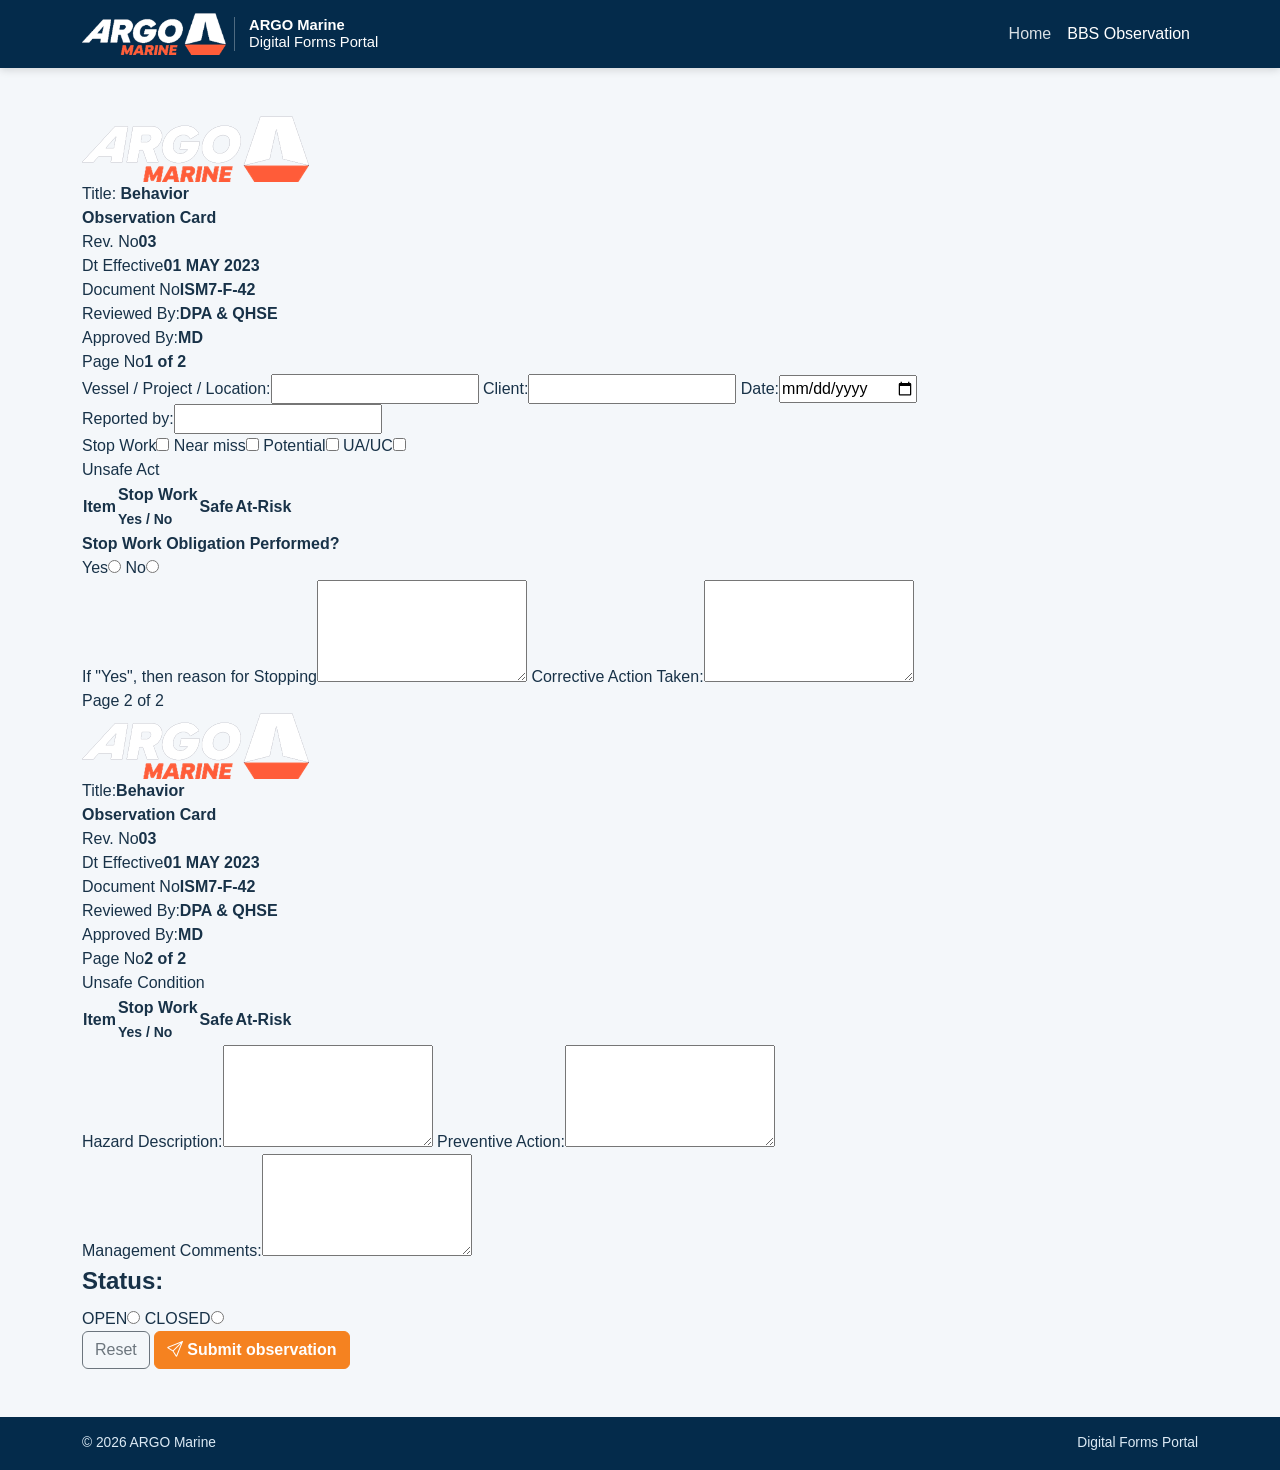
==== commit 42913ab5: "Add files via upload" ====
--- a/forms/bbs/index.html
+++ b/forms/bbs/index.html
@@ -1,40 +1,165 @@
 <!doctype html>
 <html lang="en">
 <head>
-  <meta charset="utf-8"><meta name="viewport" content="width=device-width, initial-scale=1"><meta name="description" content="ARGO Marine Behaviour Based Safety Observation Card">
-  <title>BBS Observation | ARGO Forms</title>
-  <link rel="icon" href="../../assets/icons/favicon.ico"><link href="https://cdn.jsdelivr.net/npm/bootstrap@5.3.3/dist/css/bootstrap.min.css" rel="stylesheet"><link href="https://cdn.jsdelivr.net/npm/bootstrap-icons@1.11.3/font/bootstrap-icons.min.css" rel="stylesheet">
-  <link href="../../assets/css/variables.css" rel="stylesheet"><link href="../../assets/css/style.css" rel="stylesheet"><link href="../../assets/css/forms.css" rel="stylesheet">
+  <meta charset="utf-8">
+  <meta name="viewport" content="width=device-width, initial-scale=1">
+  <meta name="description" content="ARGO Marine Behaviour Observation Card">
+  <title>Behaviour Observation Card | ARGO Forms</title>
+  <link rel="icon" href="../../assets/icons/favicon.ico">
+  <link href="https://cdn.jsdelivr.net/npm/bootstrap@5.3.3/dist/css/bootstrap.min.css" rel="stylesheet">
+  <link href="https://cdn.jsdelivr.net/npm/bootstrap-icons@1.11.3/font/bootstrap-icons.min.css" rel="stylesheet">
+  <link href="../../assets/css/variables.css" rel="stylesheet">
+  <link href="../../assets/css/style.css" rel="stylesheet">
+  <link href="../../assets/css/forms.css" rel="stylesheet">
+  <link href="../../assets/css/bbs-paper.css" rel="stylesheet">
 </head>
 <body>
   <a class="skip-link" href="#main-content">Skip to form</a>
-  <nav class="navbar navbar-expand-lg navbar-dark site-nav" aria-label="Main navigation"><div class="container"><a class="navbar-brand d-flex align-items-center gap-2" href="../../" aria-label="ARGO Forms home"><img class="brand-logo" src="../../assets/images/Logo.png" alt="ARGO Marine"><span class="brand-divider"><strong>ARGO Marine</strong><span>Digital Forms Portal</span></span></a><button class="navbar-toggler" type="button" data-bs-toggle="collapse" data-bs-target="#mainNavigation" aria-controls="mainNavigation" aria-expanded="false" aria-label="Toggle navigation"><span class="navbar-toggler-icon"></span></button><div class="collapse navbar-collapse" id="mainNavigation"><ul class="navbar-nav ms-auto"><li class="nav-item"><a class="nav-link" href="../../">Home</a></li><li class="nav-item"><a class="nav-link active" aria-current="page" href="./">BBS Observation</a></li></ul></div></div></nav>
-  <div class="breadcrumb-wrap"><div class="container"><nav aria-label="Breadcrumb"><ol class="breadcrumb"><li class="breadcrumb-item"><a href="../../">Home</a></li><li class="breadcrumb-item active" aria-current="page">BBS Observation</li></ol></nav></div></div>
-  <main id="main-content"><header class="page-title"><div class="container py-4"><p class="eyebrow mb-1"><i class="bi bi-shield-check me-1"></i>Safety</p><h1 class="h2 mb-2">Behaviour Based Safety Observation</h1><p>Digital version of the ARGO Behaviour Observation Card. Fields marked <span class="required">*</span> are required.</p></div></header>
-  <div class="container py-4 py-md-5">
-    <div id="confirmation"
-     class="confirmation mb-4"
-     role="status"
-     hidden>
 
-    <strong id="confirmation-title">
-        <i class="bi bi-check-circle-fill me-2"></i>
-        Submission Successful
-    </strong>
+  <nav class="navbar navbar-expand-lg navbar-dark site-nav" aria-label="Main navigation">
+    <div class="container">
+      <a class="navbar-brand d-flex align-items-center gap-2" href="../../" aria-label="ARGO Forms home">
+        <img class="brand-logo" src="../../assets/images/Logo.png" alt="ARGO Marine">
+        <span class="brand-divider"><strong>ARGO Marine</strong><span>Digital Forms Portal</span></span>
+      </a>
+      <button class="navbar-toggler" type="button" data-bs-toggle="collapse" data-bs-target="#mainNavigation" aria-controls="mainNavigation" aria-expanded="false" aria-label="Toggle navigation"><span class="navbar-toggler-icon"></span></button>
+      <div class="collapse navbar-collapse" id="mainNavigation">
+        <ul class="navbar-nav ms-auto">
+          <li class="nav-item"><a class="nav-link" href="../../">Home</a></li>
+          <li class="nav-item"><a class="nav-link active" aria-current="page" href="./">BBS Observation</a></li>
+        </ul>
+      </div>
+    </div>
+  </nav>
 
-    <div id="confirmation-message" class="mt-2">
-        Your observation has been submitted successfully.
+  <main id="main-content" class="bbs-page py-4 py-md-5">
+    <div class="container">
+      <div id="confirmation" class="confirmation mb-4" role="status" hidden></div>
+
+      <form id="bbs-form" class="paper-form" novalidate>
+        <header class="document-header" aria-label="Document information">
+          <div class="document-logo"><img src="../../assets/images/Logo.png" alt="ARGO Marine"></div>
+          <div class="document-title">
+            <span>Title:</span>
+            <strong>Behavior<br>Observation Card</strong>
+          </div>
+          <div class="document-meta"><span>Rev. No</span><strong>03</strong></div>
+          <div class="document-meta"><span>Dt Effective</span><strong>01 MAY 2023</strong></div>
+          <div class="document-meta"><span>Document No</span><strong>ISM7-F-42</strong></div>
+          <div class="document-meta"><span>Reviewed By:</span><strong>DPA &amp; QHSE</strong></div>
+          <div class="document-meta"><span>Approved By:</span><strong>MD</strong></div>
+          <div class="document-meta"><span>Page No</span><strong>1 of 2</strong></div>
+        </header>
+
+        <section class="paper-section details-grid" aria-labelledby="details-heading">
+          <h1 id="details-heading" class="visually-hidden">Observation details</h1>
+          <label><span>Vessel / Project / Location:</span><input id="vessel-project" name="vesselProject" maxlength="150" required></label>
+          <label><span>Client:</span><input id="client" name="client" maxlength="100"></label>
+          <label><span>Date:</span><input id="observation-date" name="observationDate" type="date" required></label>
+          <label><span>Reported by:</span><input id="reported-by" name="reportedBy" maxlength="100" autocomplete="name" required></label>
+        </section>
+
+        <section class="paper-section classification-grid" aria-label="Observation classification">
+          <label><span>Stop Work</span><input type="checkbox" name="stopWork" value="Yes"></label>
+          <label><span>Near miss</span><input type="checkbox" name="nearMiss" value="Yes"></label>
+          <label><span>Potential</span><input type="checkbox" name="potential" value="Yes"></label>
+          <label><span>UA/UC</span><input type="checkbox" name="uaUc" value="Yes"></label>
+        </section>
+
+        <section class="paper-section checklist-section" aria-labelledby="unsafe-act-heading">
+          <div class="section-band orange" id="unsafe-act-heading">Unsafe Act</div>
+          <div class="table-responsive">
+            <table class="paper-checklist">
+              <thead>
+                <tr>
+                  <th scope="col">Item</th>
+                  <th scope="col">Stop Work<br><small>Yes / No</small></th>
+                  <th scope="col" class="safe-heading">Safe</th>
+                  <th scope="col" class="risk-heading">At-Risk</th>
+                </tr>
+              </thead>
+              <tbody id="checklist-page-1"></tbody>
+            </table>
+          </div>
+        </section>
+
+        <section class="paper-section stop-work-section" aria-labelledby="stop-work-heading">
+          <div class="stop-work-question">
+            <strong id="stop-work-heading">Stop Work Obligation Performed?</strong>
+            <div class="inline-choice">
+              <label><span>Yes</span><input type="radio" name="stopWorkPerformed" value="Yes"></label>
+              <label><span>No</span><input type="radio" name="stopWorkPerformed" value="No"></label>
+            </div>
+          </div>
+          <label class="stacked-field"><span>If "Yes", then reason for Stopping</span><textarea name="stopWorkReason" rows="4" maxlength="1000"></textarea></label>
+          <label class="stacked-field"><span>Corrective Action Taken:</span><textarea name="correctiveAction" rows="4" maxlength="1000"></textarea></label>
+        </section>
+
+        <div class="page-break-label" aria-hidden="true">Page 2 of 2</div>
+
+        <header class="document-header compact" aria-label="Document information, page two">
+          <div class="document-logo"><img src="../../assets/images/Logo.png" alt="ARGO Marine"></div>
+          <div class="document-title"><span>Title:</span><strong>Behavior<br>Observation Card</strong></div>
+          <div class="document-meta"><span>Rev. No</span><strong>03</strong></div>
+          <div class="document-meta"><span>Dt Effective</span><strong>01 MAY 2023</strong></div>
+          <div class="document-meta"><span>Document No</span><strong>ISM7-F-42</strong></div>
+          <div class="document-meta"><span>Reviewed By:</span><strong>DPA &amp; QHSE</strong></div>
+          <div class="document-meta"><span>Approved By:</span><strong>MD</strong></div>
+          <div class="document-meta"><span>Page No</span><strong>2 of 2</strong></div>
+        </header>
+
+        <section class="paper-section checklist-section" aria-labelledby="unsafe-condition-heading">
+          <div class="section-band orange" id="unsafe-condition-heading">Unsafe Condition</div>
+          <div class="table-responsive">
+            <table class="paper-checklist">
+              <thead>
+                <tr>
+                  <th scope="col">Item</th>
+                  <th scope="col">Stop Work<br><small>Yes / No</small></th>
+                  <th scope="col" class="safe-heading">Safe</th>
+                  <th scope="col" class="risk-heading">At-Risk</th>
+                </tr>
+              </thead>
+              <tbody id="checklist-page-2"></tbody>
+            </table>
+          </div>
+        </section>
+
+        <section class="paper-section closing-section">
+          <label class="stacked-field"><span>Hazard Description:</span><textarea name="hazardDescription" rows="4" maxlength="1500"></textarea></label>
+          <label class="stacked-field"><span>Preventive Action:</span><textarea name="preventiveAction" rows="4" maxlength="1000"></textarea></label>
+          <div class="management-status-grid">
+            <label class="stacked-field"><span>Management Comments:</span><textarea name="managementComments" rows="4" maxlength="1000"></textarea></label>
+            <fieldset class="status-box">
+              <legend>Status:</legend>
+              <label><span>OPEN</span><input type="radio" name="status" value="Open"></label>
+              <label><span>CLOSED</span><input type="radio" name="status" value="Closed"></label>
+            </fieldset>
+          </div>
+        </section>
+
+        <div id="form-error" class="alert alert-danger mt-3" hidden>Please complete Vessel / Project / Location, Date and Reported by before submitting.</div>
+
+        <div class="form-actions">
+          <button class="btn btn-outline-secondary" type="reset">Reset</button>
+          <button class="btn btn-argo" type="submit"><i class="bi bi-send me-1"></i>Submit observation</button>
+        </div>
+      </form>
     </div>
+  </main>
 
-</div>
-  <form id="bbs-form" class="form-shell" novalidate>
-    <section class="form-section pt-0"><h2 class="form-section-title">1. Observation details</h2><div class="row g-3 mt-1"><div class="col-md-6"><label class="form-label" for="vessel-project">Vessel / project / location <span class="required">*</span></label><input class="form-control" id="vessel-project" name="vesselProject" maxlength="150" required><div class="invalid-feedback">Please enter the vessel, project or location.</div></div><div class="col-md-6"><label class="form-label" for="client">Client</label><input class="form-control" id="client" name="client" maxlength="100"></div><div class="col-md-6"><label class="form-label" for="observation-date">Date <span class="required">*</span></label><input class="form-control" id="observation-date" name="observationDate" type="date" required><div class="invalid-feedback">Please enter the observation date.</div></div><div class="col-md-6"><label class="form-label" for="reported-by">Reported by <span class="required">*</span></label><input class="form-control" id="reported-by" name="reportedBy" autocomplete="name" maxlength="100" required><div class="invalid-feedback">Please enter the reporter's name.</div></div><div class="col-md-6"><label class="form-label" for="observation-time">Time</label><input class="form-control" id="observation-time" name="observationTime" type="time"></div><div class="col-md-6"><label class="form-label" for="person-observed">Person observed</label><select class="form-select" id="person-observed" name="personObserved"><option value="">Select one (optional)</option><option>Employee</option><option>Contractor</option><option>Visitor</option></select></div></div></section>
-    <section class="form-section"><h2 class="form-section-title">2. BBS checklist</h2><p class="text-secondary">Open a section and select Safe or At-Risk for each applicable item. Stop Work is recorded separately as Yes or No.</p><div id="bbs-checklist" class="bbs-checklist"></div><div class="group-error text-danger small mt-2" id="checklist-error" hidden>Select an assessment for at least one checklist item.</div></section>
-    <section class="form-section"><h2 class="form-section-title">3. Actions and follow-up</h2><div class="row g-3 mt-1"><fieldset class="col-12"><legend class="form-label fs-6">Potential</legend><div class="d-flex flex-wrap gap-3"><div class="form-check"><input class="form-check-input" id="potential-near-miss" type="checkbox" name="potential" value="Near miss"><label class="form-check-label" for="potential-near-miss">Near miss</label></div><div class="form-check"><input class="form-check-input" id="potential-uauc" type="checkbox" name="potential" value="UA/UC"><label class="form-check-label" for="potential-uauc">UA/UC</label></div></div></fieldset><fieldset class="col-12"><legend class="form-label fs-6">Stop Work obligation performed? <span class="required">*</span></legend><div class="d-flex gap-3"><div class="form-check"><input class="form-check-input" id="stop-work-yes" type="radio" name="stopWorkPerformed" value="Yes" required><label class="form-check-label" for="stop-work-yes">Yes</label></div><div class="form-check"><input class="form-check-input" id="stop-work-no" type="radio" name="stopWorkPerformed" value="No" required><label class="form-check-label" for="stop-work-no">No</label></div></div><div class="invalid-feedback">Please select Yes or No.</div></fieldset><div class="col-12"><label class="form-label" for="stop-work-reason">If Yes, reason for stopping</label><textarea class="form-control" id="stop-work-reason" name="stopWorkReason" rows="3" maxlength="1000"></textarea></div><div class="col-12"><label class="form-label" for="hazard-description">Hazard / observation description <span class="required">*</span></label><textarea class="form-control" id="hazard-description" name="hazardDescription" rows="4" maxlength="1500" required></textarea><div class="invalid-feedback">Please describe the observation.</div></div><div class="col-12"><label class="form-label" for="corrective-action">Corrective action taken <span class="required">*</span></label><textarea class="form-control" id="corrective-action" name="correctiveAction" rows="3" maxlength="1000" required></textarea><div class="invalid-feedback">Please record the corrective action.</div></div><div class="col-12"><label class="form-label" for="preventive-action">Preventive action</label><textarea class="form-control" id="preventive-action" name="preventiveAction" rows="3" maxlength="1000"></textarea></div><div class="col-md-6"><label class="form-label" for="responsible-person">Responsible person</label><input class="form-control" id="responsible-person" name="responsiblePerson" maxlength="100"></div><div class="col-md-6"><label class="form-label" for="target-date">Target completion date</label><input class="form-control" id="target-date" name="targetDate" type="date"></div><fieldset class="col-12"><legend class="form-label fs-6">Follow-up required? <span class="required">*</span></legend><div class="d-flex gap-3"><div class="form-check"><input class="form-check-input" id="follow-up-yes" type="radio" name="followUp" value="Yes" required><label class="form-check-label" for="follow-up-yes">Yes</label></div><div class="form-check"><input class="form-check-input" id="follow-up-no" type="radio" name="followUp" value="No" required><label class="form-check-label" for="follow-up-no">No</label></div></div><div class="invalid-feedback">Please select Yes or No.</div></fieldset></div></section>
-    <section class="form-section"><h2 class="form-section-title">4. Attachments and acknowledgement</h2><div class="row g-3 mt-1"><div class="col-12"><label class="form-label" for="photos">Photos <span class="fw-normal text-secondary">(optional)</span></label><div class="upload-area"><i class="bi bi-camera fs-4 text-primary"></i><p class="mb-2">Add supporting photos, if appropriate.</p><input class="form-control" id="photos" name="photos" type="file" accept="image/*" multiple><div class="form-text">Images are previewed only in this browser and are not uploaded.</div></div><div id="photo-preview" class="photo-preview" aria-live="polite"></div></div><div class="col-12"><label class="form-label" for="management-comments">Management comments</label><textarea class="form-control" id="management-comments" name="managementComments" rows="3" maxlength="1000"></textarea></div><div class="col-md-7"><label class="form-label" for="acknowledgement">Observer acknowledgement <span class="required">*</span></label><div class="signature-box"><input class="form-control" id="acknowledgement" name="acknowledgement" placeholder="Type your full name" maxlength="100" required><div class="form-text mt-2">Typing your name confirms this observation is accurate to the best of your knowledge.</div><div class="invalid-feedback">Please enter your full name.</div></div></div></div></section>
-    <div class="d-flex flex-column flex-sm-row justify-content-between align-items-sm-center gap-3 border-top pt-4 mt-4"><p class="small text-secondary mb-0"><i class="bi bi-info-circle me-1"></i>Submissions are securely saved to the ARGO Digital Forms system.</p><div class="d-flex gap-2"><button class="btn btn-outline-secondary" type="reset">Reset</button><button class="btn btn-argo" type="submit"><i class="bi bi-send me-1"></i>Submit observation</button></div></div>
-  </form></div></main>
-  <footer class="site-footer py-3"><div class="container d-flex flex-column flex-md-row justify-content-between gap-1"><span>© <span data-current-year>2026</span> ARGO Marine</span><span>Digital Forms Portal · Version 1.0.0</span></div></footer>
-  <script src="https://cdn.jsdelivr.net/npm/bootstrap@5.3.3/dist/js/bootstrap.bundle.min.js"></script><script src="../../assets/js/app.js"></script><script src="../../assets/js/utilities.js"></script><script src="../../assets/js/validation.js"></script><script src="../../assets/js/api.js"></script><script src="../../assets/js/forms/bbs.js"></script>
+  <footer class="site-footer py-3">
+    <div class="container d-flex flex-column flex-md-row justify-content-between gap-1">
+      <span>© <span data-current-year>2026</span> ARGO Marine</span>
+      <span>Digital Forms Portal</span>
+    </div>
+  </footer>
+
+  <script src="https://cdn.jsdelivr.net/npm/bootstrap@5.3.3/dist/js/bootstrap.bundle.min.js"></script>
+  <script src="../../assets/js/app.js"></script>
+  <script src="../../assets/js/utilities.js"></script>
+  <script src="../../assets/js/validation.js"></script>
+  <script src="../../assets/js/api.js"></script>
+  <script src="../../assets/js/forms/bbs.js"></script>
 </body>
 </html>
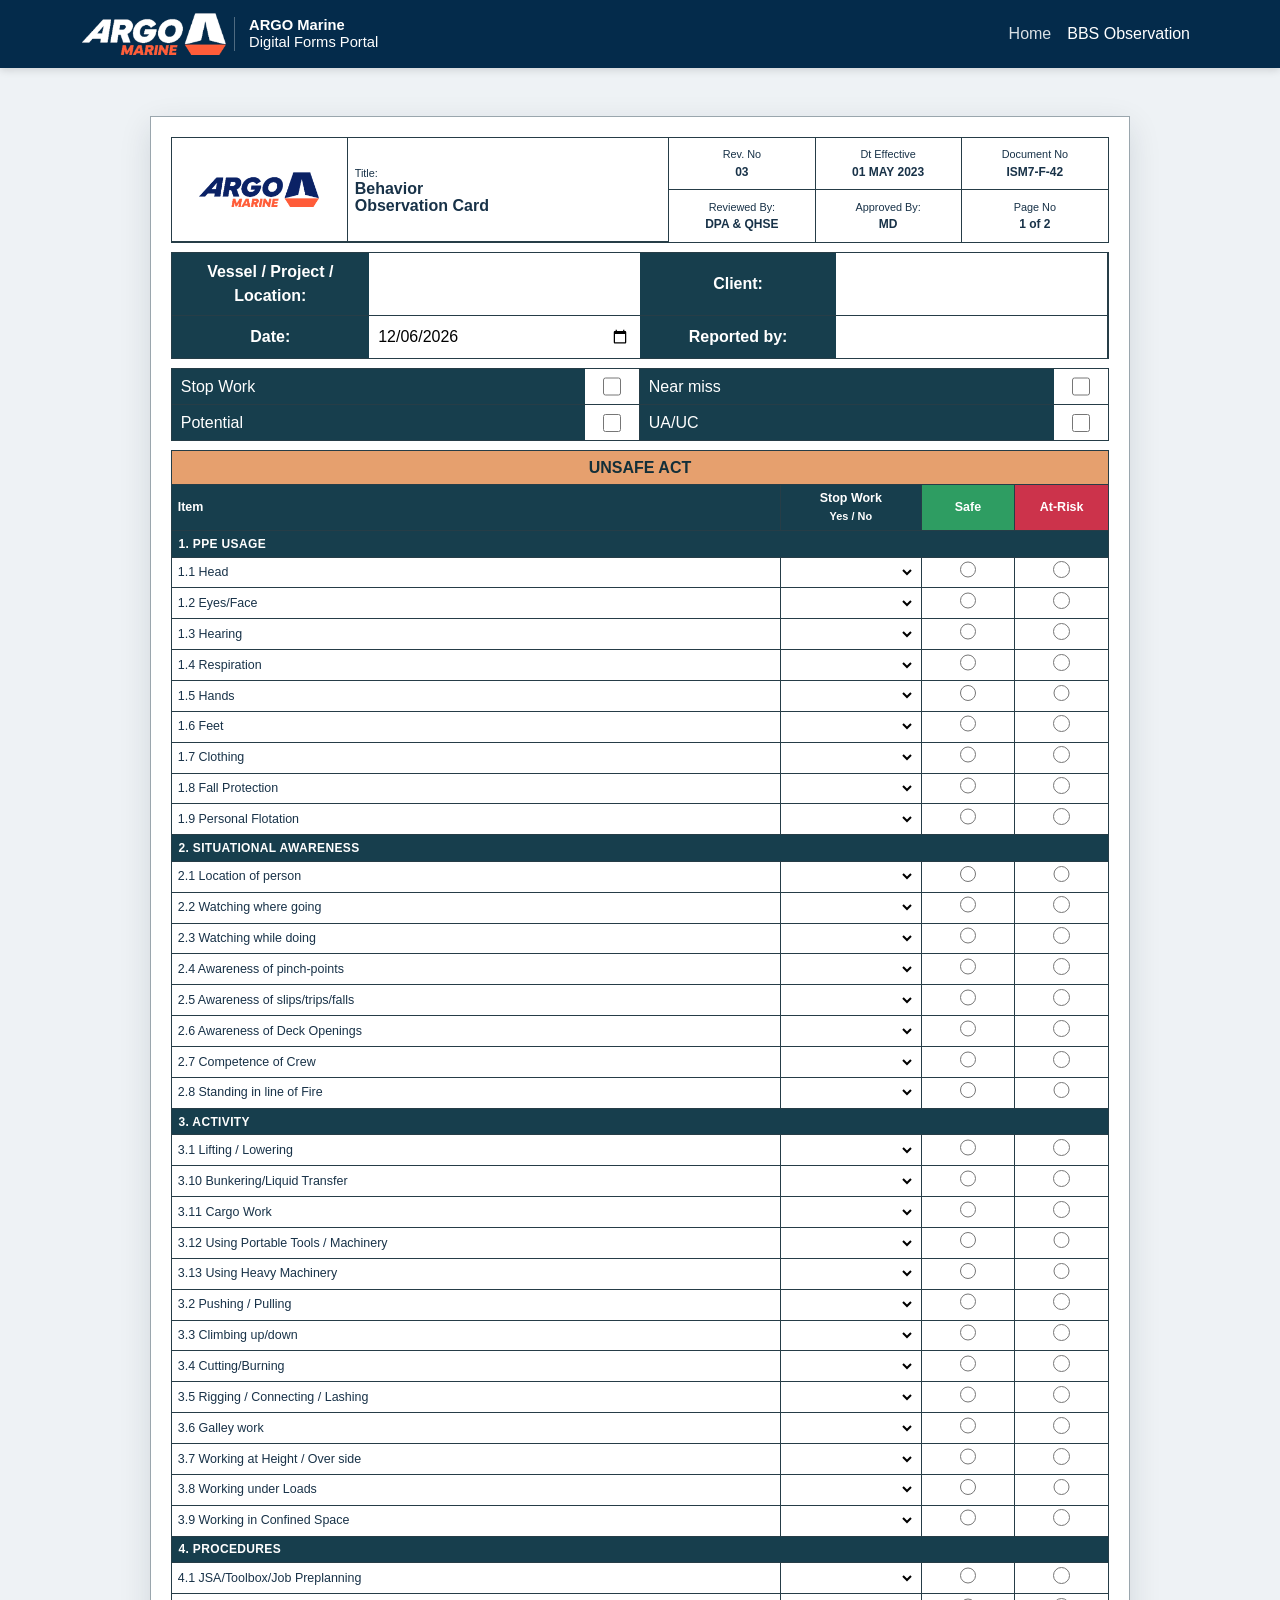
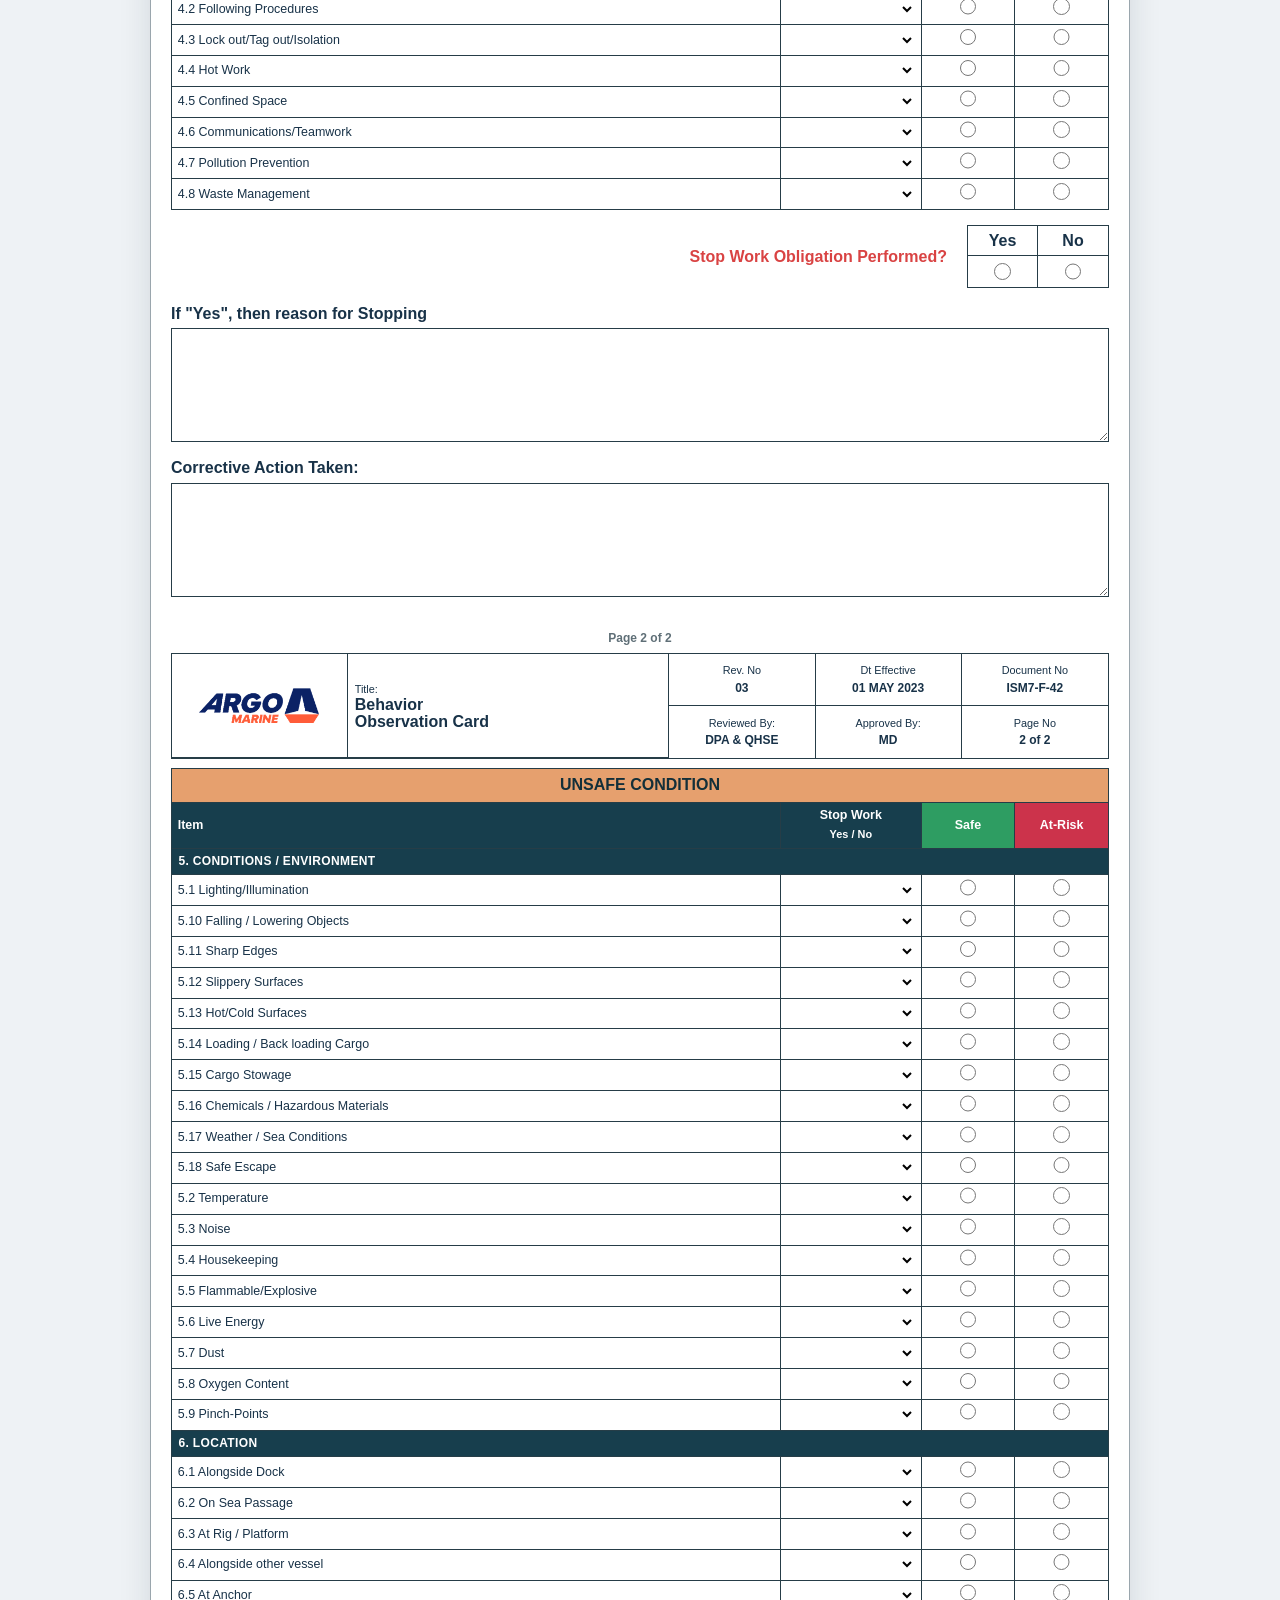
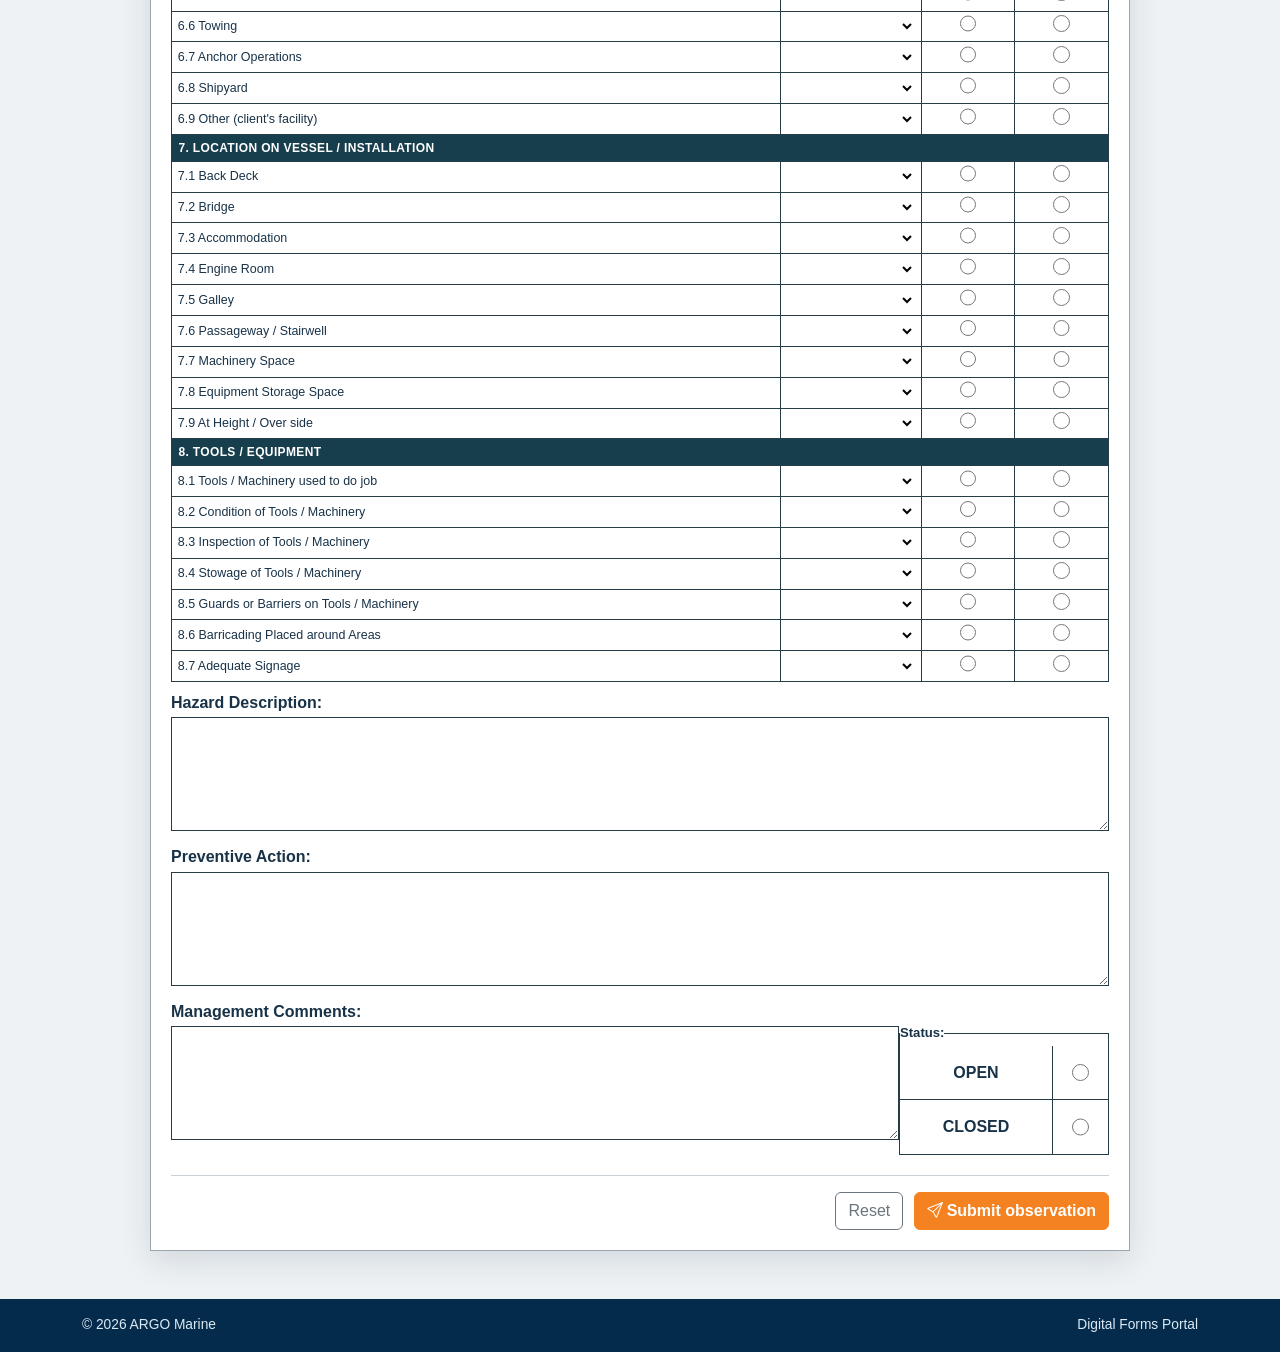
==== commit 72a1d952: "Add files via upload" ====
--- a/forms/bbs/index.html
+++ b/forms/bbs/index.html
@@ -38,7 +38,7 @@
 
       <form id="bbs-form" class="paper-form" novalidate>
         <header class="document-header" aria-label="Document information">
-          <div class="document-logo"><img src="../../assets/images/Logo.png" alt="ARGO Marine"></div>
+          <div class="document-logo"><img src="../../assets/images/Logo-colour.png" alt="ARGO Marine"></div>
           <div class="document-title">
             <span>Title:</span>
             <strong>Behavior<br>Observation Card</strong>
@@ -98,7 +98,7 @@
         <div class="page-break-label" aria-hidden="true">Page 2 of 2</div>
 
         <header class="document-header compact" aria-label="Document information, page two">
-          <div class="document-logo"><img src="../../assets/images/Logo.png" alt="ARGO Marine"></div>
+          <div class="document-logo"><img src="../../assets/images/Logo-colour.png" alt="ARGO Marine"></div>
           <div class="document-title"><span>Title:</span><strong>Behavior<br>Observation Card</strong></div>
           <div class="document-meta"><span>Rev. No</span><strong>03</strong></div>
           <div class="document-meta"><span>Dt Effective</span><strong>01 MAY 2023</strong></div>
--- a/assets/css/bbs-paper.css
+++ b/assets/css/bbs-paper.css
@@ -0,0 +1,85 @@
+.bbs-page { background: #eef2f5; }
+.paper-form { background: #fff; border: 1px solid #9aa6ad; box-shadow: 0 10px 30px rgba(15, 35, 50, .12); margin: 0 auto; max-width: 980px; padding: clamp(.65rem, 2vw, 1.25rem); }
+.document-header { display: grid; grid-template-columns: 1.2fr 2.2fr repeat(3, 1fr); border: 1px solid #263d47; margin-bottom: .55rem; }
+.document-header > div { border-right: 1px solid #263d47; border-bottom: 1px solid #263d47; min-height: 52px; padding: .35rem .45rem; }
+.document-header > div:nth-child(5), .document-header > div:nth-child(8) { border-right: 0; }
+.document-header > div:nth-child(n+6) { border-bottom: 0; }
+.document-logo { grid-row: span 2; display: flex; align-items: center; justify-content: center; }
+.document-logo img { max-height: 58px; max-width: 120px; }
+.document-title { grid-row: span 2; display: flex; flex-direction: column; justify-content: center; }
+.document-title span, .document-meta span { font-size: .68rem; }
+.document-title strong { font-size: 1rem; line-height: 1.05; }
+.document-meta { text-align: center; display: flex; flex-direction: column; justify-content: center; }
+.document-meta strong { font-size: .75rem; }
+.paper-section { margin-top: .55rem; }
+.details-grid { display: grid; grid-template-columns: 1fr 1fr; border: 1px solid #263d47; }
+.details-grid label { display: grid; grid-template-columns: minmax(150px, 42%) 1fr; align-items: center; min-height: 42px; border-right: 1px solid #263d47; border-bottom: 1px solid #263d47; margin: 0; }
+.details-grid label:nth-child(even) { border-right: 0; }
+.details-grid label:nth-last-child(-n+2) { border-bottom: 0; }
+.details-grid span { background: #173e4d; color: #fff; height: 100%; display: flex; align-items: center; justify-content: center; padding: .45rem; font-weight: 700; text-align: center; }
+.details-grid input { border: 0; border-radius: 0; min-height: 40px; padding: .45rem .6rem; width: 100%; }
+.classification-grid { display: grid; grid-template-columns: repeat(2, 1fr); border: 1px solid #263d47; }
+.classification-grid label { align-items: center; display: grid; grid-template-columns: 1fr 54px; margin: 0; min-height: 34px; border-right: 1px solid #263d47; border-bottom: 1px solid #263d47; }
+.classification-grid label:nth-child(even) { border-right: 0; }
+.classification-grid label:nth-last-child(-n+2) { border-bottom: 0; }
+.classification-grid span { background: #173e4d; color: #fff; height: 100%; display: flex; align-items: center; padding: .35rem .55rem; }
+.classification-grid input { justify-self: center; width: 1.15rem; height: 1.15rem; }
+.section-band { border: 1px solid #263d47; border-bottom: 0; color: #132f39; font-weight: 800; padding: .28rem .45rem; text-align: center; text-transform: uppercase; }
+.section-band.orange { background: #e6a06e; }
+.paper-checklist { border-collapse: collapse; table-layout: fixed; width: 100%; font-size: .78rem; }
+.paper-checklist th, .paper-checklist td { border: 1px solid #263d47; padding: .23rem .36rem; vertical-align: middle; }
+.paper-checklist th:first-child { width: 65%; text-align: left; background: #173e4d; color: #fff; }
+.paper-checklist th:nth-child(2) { width: 15%; background: #173e4d; color: #fff; text-align: center; }
+.paper-checklist th:nth-child(3), .paper-checklist th:nth-child(4) { width: 10%; text-align: center; color: #fff; }
+.safe-heading { background: #2e9d62; }
+.risk-heading { background: #cc334b; }
+.paper-checklist .group-row th { background: #173e4d; color: #fff; font-size: .75rem; letter-spacing: .03em; padding: .24rem .4rem; text-transform: uppercase; }
+.paper-checklist .item-label { font-weight: 500; }
+.paper-checklist select { border: 0; background: transparent; font-size: .75rem; padding: .15rem; width: 100%; }
+.check-cell { text-align: center; }
+.check-cell input { height: 1.05rem; width: 1.05rem; }
+.stop-work-section { border-top: 0; }
+.stop-work-question { align-items: center; display: flex; justify-content: flex-end; gap: 1.25rem; padding: .4rem 0; }
+.stop-work-question strong { color: #d94343; }
+.inline-choice { display: grid; grid-template-columns: repeat(2, 70px); border: 1px solid #263d47; }
+.inline-choice label { display: grid; grid-template-rows: auto 1fr; text-align: center; margin: 0; border-right: 1px solid #263d47; }
+.inline-choice label:last-child { border-right: 0; }
+.inline-choice span { border-bottom: 1px solid #263d47; font-weight: 700; padding: .15rem; }
+.inline-choice input { margin: .45rem auto; height: 1.05rem; width: 1.05rem; }
+.stacked-field { display: block; margin: .45rem 0 0; }
+.stacked-field > span { display: block; font-weight: 800; margin-bottom: .15rem; }
+.stacked-field textarea { border: 1px solid #263d47; border-radius: 0; resize: vertical; width: 100%; padding: .5rem; }
+.page-break-label { color: #5f6f77; font-size: .75rem; font-weight: 700; margin: 1.6rem 0 .35rem; text-align: center; }
+.management-status-grid { display: grid; grid-template-columns: 1fr 210px; gap: 0; align-items: stretch; }
+.management-status-grid .stacked-field textarea { min-height: 112px; }
+.status-box { border: 1px solid #263d47; margin: 1.9rem 0 0; padding: 0; }
+.status-box legend { float: none; font-size: .82rem; font-weight: 800; margin: -1.65rem 0 .2rem; width: auto; }
+.status-box label { display: grid; grid-template-columns: 1fr 55px; border-bottom: 1px solid #263d47; margin: 0; min-height: 54px; }
+.status-box label:last-child { border-bottom: 0; }
+.status-box span { align-items: center; display: flex; justify-content: center; font-weight: 800; border-right: 1px solid #263d47; }
+.status-box input { align-self: center; justify-self: center; height: 1.1rem; width: 1.1rem; }
+.form-actions { border-top: 1px solid #cad2d7; display: flex; gap: .65rem; justify-content: flex-end; margin-top: 1.25rem; padding-top: 1rem; }
+.confirmation.alert-danger { background: #fff0f0; border-left-color: #b42318; color: #7a271a; }
+@media (max-width: 767.98px) {
+  .paper-form { padding: .45rem; }
+  .document-header { grid-template-columns: 1fr 1.4fr repeat(3, .8fr); }
+  .document-logo img { max-width: 82px; }
+  .document-title strong { font-size: .78rem; }
+  .document-meta strong, .document-meta span { font-size: .55rem; }
+  .details-grid { grid-template-columns: 1fr; }
+  .details-grid label { border-right: 0; border-bottom: 1px solid #263d47 !important; }
+  .details-grid label:last-child { border-bottom: 0 !important; }
+  .classification-grid span { font-size: .8rem; }
+  .paper-checklist { min-width: 650px; }
+  .stop-work-question { align-items: flex-start; flex-direction: column; gap: .4rem; }
+  .management-status-grid { grid-template-columns: 1fr; }
+  .status-box { margin-top: 2rem; }
+}
+@media print {
+  .site-nav, .site-footer, .form-actions, .confirmation, #form-error { display: none !important; }
+  .bbs-page { background: #fff; padding: 0 !important; }
+  .container { max-width: none !important; padding: 0 !important; }
+  .paper-form { border: 0; box-shadow: none; max-width: none; padding: 0; }
+  .page-break-label { page-break-before: always; }
+  .table-responsive { overflow: visible !important; }
+}
